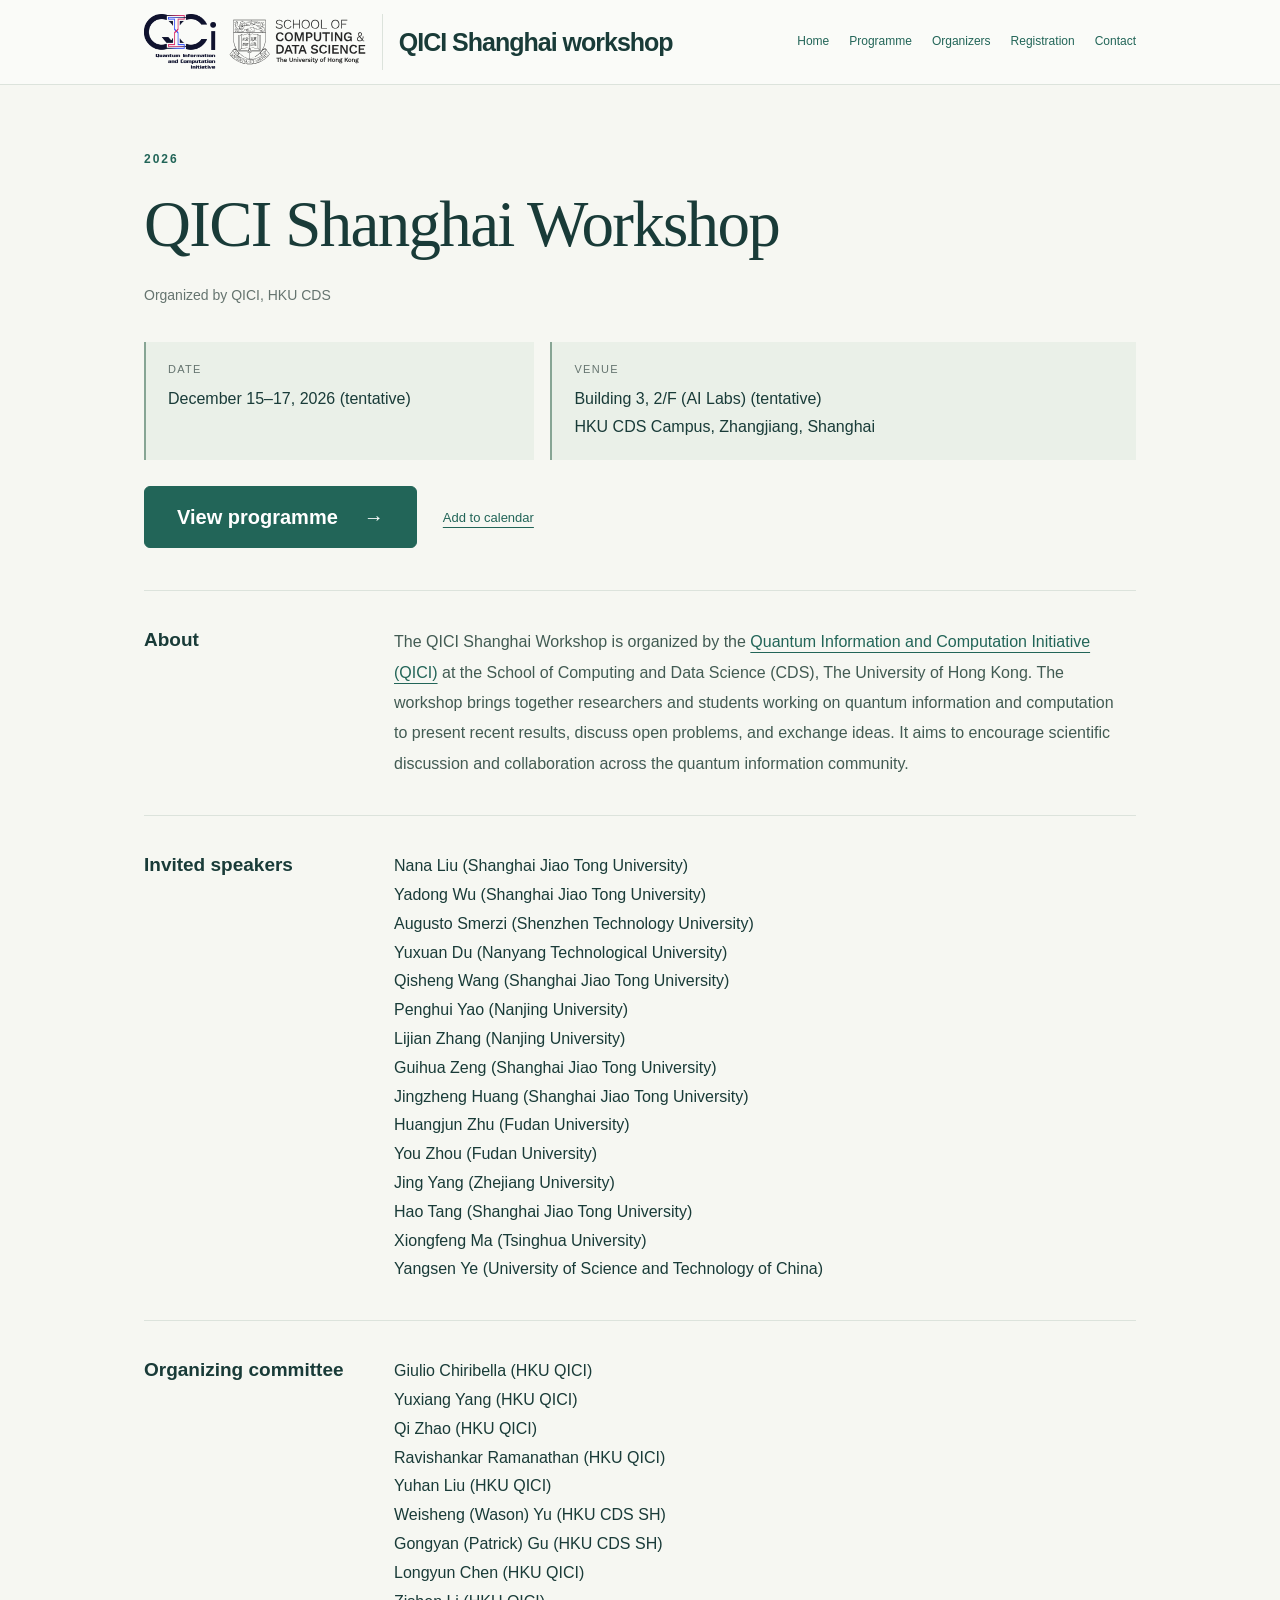
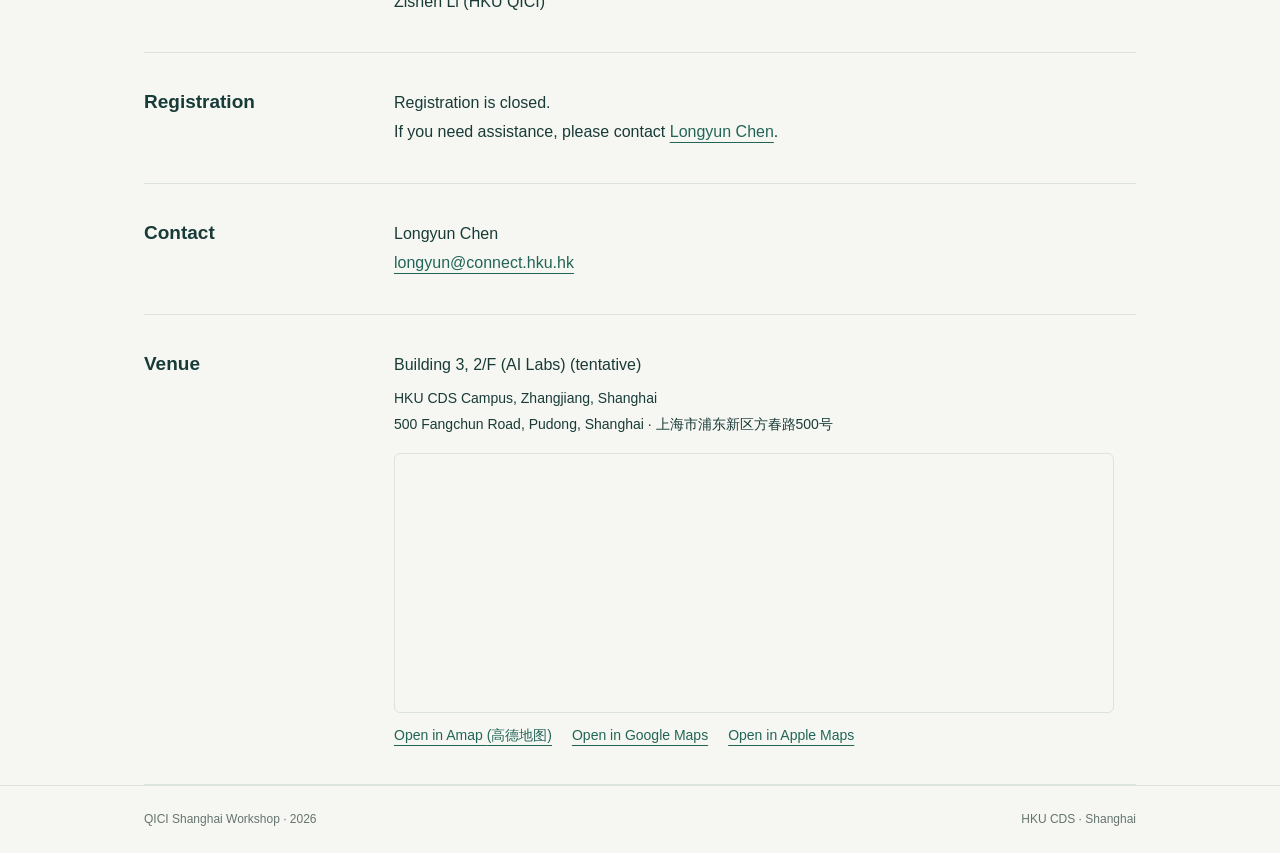
==== index.html @ 1f79102e "Add Apple Maps to the venue links" ====
<!doctype html>
<html lang="en">
<head>
<meta charset="utf-8"><meta name="viewport" content="width=device-width,initial-scale=1">
<title>QICI Shanghai Workshop — 2026</title>
<meta name="description" content="QICI Shanghai Workshop. December 15–17, 2026 (tentative). Tentative venue: Building 3, 2/F (AI Labs), HKU CDS Campus, Zhangjiang, Shanghai. Organized by Quantum Information and Computation Initiative (QICI) at HKU CDS.">
<style>
:root{color-scheme:light;--ink:#193b38;--green:#226558;--muted:#65746f;--line:#dce3dc;--paper:#f6f7f2}*{box-sizing:border-box}html{scroll-behavior:smooth;scroll-padding-top:30px}body{margin:0;background:var(--paper);color:var(--ink);font:16px/1.8 Arial,Helvetica,sans-serif}.wrap{max-width:1080px;margin:auto;padding:0 44px}header{border-bottom:1px solid var(--line);background:#ffffff65}.nav-wrap{display:flex;justify-content:space-between;align-items:center;min-height:84px;gap:30px}.brand{font-weight:700;font-size:25px;letter-spacing:-1px;text-decoration:none;color:var(--ink)}nav{display:flex;gap:8px 20px;flex-wrap:wrap;font-size:12px;justify-content:flex-end;padding:18px 0}.brand{flex-shrink:0}.venue-details{font-size:14px;margin-top:7px}a{color:var(--green);text-underline-offset:5px}nav a{text-decoration:none}a:hover{text-decoration:underline}a:focus-visible{outline:2px solid var(--green);outline-offset:5px}main{padding-bottom:54px}.heading{padding:64px 0 42px;border-bottom:1px solid var(--line);position:relative}.year{font-size:12px;letter-spacing:2px;margin-bottom:16px;color:var(--green);font-weight:600}h1{font-family:Georgia,'Times New Roman',serif;font-size:clamp(43px,6vw,65px);line-height:1.14;letter-spacing:-1.7px;margin:0 0 22px;font-weight:400;max-width:760px}h2{font-size:19px;line-height:1.4;margin:0;font-weight:600}p{margin:0}.organiser{font-size:14px;color:var(--muted);margin-bottom:34px}dl{margin:0}.facts{display:grid;grid-template-columns:1fr 1.5fr;gap:16px}.facts>div{padding:18px 22px;background:#eaf0e8;border-left:2px solid #87a594}.facts dt{font-size:11px;letter-spacing:1.3px;text-transform:uppercase;color:var(--muted);margin-bottom:5px;font-weight:400}.facts dd{font-size:16px}dd{margin:0}.calendar{display:inline-block;margin-top:20px;font-size:13px}section{display:grid;grid-template-columns:220px 1fr;gap:30px;padding:36px 0;border-bottom:1px solid var(--line);scroll-margin-top:30px}.section-content{max-width:720px}.about-text{color:#425b53;line-height:1.9}.tba{color:var(--muted)}.information>div{display:grid;grid-template-columns:210px 1fr;gap:20px;padding:12px 0;border-bottom:1px solid #e4e9e1}.information>div:first-child{padding-top:0}.information>div:last-child{border:0;padding-bottom:0}.information dt{font-weight:400;font-size:14px}.information dd{font-size:14px}.status{display:inline-block;font-size:13px;color:var(--muted);padding:6px 12px;border:1px solid var(--line);border-radius:4px;background:#ffffff60}footer{padding:23px 0;border-top:1px solid var(--line);font-size:12px;color:var(--muted)}.footer-inner{display:flex;justify-content:space-between;gap:20px}footer a{text-decoration:none}@media(max-width:700px){.wrap{padding:0 24px}.nav-wrap{align-items:flex-start;flex-direction:column;gap:10px;padding-top:17px;padding-bottom:17px}nav{gap:8px 18px;font-size:12px;justify-content:flex-start;padding:0}.heading{padding:38px 0 30px}h1{font-size:43px;letter-spacing:-1px}.organiser{margin-bottom:25px}.facts{grid-template-columns:1fr;gap:10px}.facts>div{padding:13px 17px}section{grid-template-columns:1fr;gap:17px;padding:28px 0}.information>div{grid-template-columns:1fr 1fr;gap:12px}.footer-inner{flex-direction:column;gap:3px}}@media(max-width:380px){.information>div{grid-template-columns:1fr;gap:2px}}@media(prefers-reduced-motion:reduce){html{scroll-behavior:auto}}
.hero-actions{display:flex;align-items:center;flex-wrap:wrap;gap:18px 26px;margin-top:26px}.programme-button{display:inline-flex;align-items:center;justify-content:center;gap:26px;min-height:62px;padding:16px 32px;background:var(--green);border:1px solid var(--green);border-radius:6px;color:#fff;font-size:20px;font-weight:600;line-height:1.4;text-decoration:none}.programme-button:hover{background:var(--ink);border-color:var(--ink);text-decoration:none}.hero-actions .calendar{margin-top:0}@media(max-width:700px){.programme-button{width:100%}.hero-actions{gap:16px}}

.back-to-top{position:fixed;right:24px;bottom:24px;bottom:max(24px,env(safe-area-inset-bottom));z-index:10;display:inline-flex;align-items:center;gap:7px;min-height:44px;padding:10px 16px;border:1px solid var(--green);border-radius:24px;background:var(--green);color:#fff;font-size:13px;line-height:1.4;text-decoration:none;box-shadow:0 3px 12px #193b3826}.back-to-top:hover{background:var(--ink);text-decoration:none}.back-to-top[hidden]{display:none}@media(max-width:700px){.back-to-top{right:16px;bottom:16px;bottom:max(16px,env(safe-area-inset-bottom))}footer{padding-bottom:85px}}
.venue-map {
  display: block;
  width: 100%;
  height: clamp(210px, 30vw, 260px);
  margin-top: 16px;
  border: 1px solid var(--line);
  border-radius: 6px;
}
.venue-map-links {
  display: flex;
  flex-wrap: wrap;
  gap: 4px 20px;
  margin-top: 10px;
  font-size: 14px;
}
</style>
<link rel="stylesheet" href="assets/header.css">
</head>
<body id="top"><header><div class="wrap nav-wrap">
<div class="workshop-identity">
  <div class="workshop-logos">
    <img class="qici" src="assets/qici-full.png" width="1035" height="800" alt="Quantum Information and Computation Initiative (QICI)">
    <img class="cds" src="assets/hku-cds.svg" width="1107" height="373" alt="HKU School of Computing and Data Science">
  </div>
  <a class="brand" href="#home">QICI Shanghai workshop</a>
</div>
<nav aria-label="Main navigation"><a href="#home">Home</a><a href="programme.html">Programme</a><a href="#organisers">Organizers</a><a href="#registration">Registration</a><a href="#contact">Contact</a></nav></div></header>
<main class="wrap"><div class="heading" id="home"><div class="year">2026</div><h1>QICI Shanghai Workshop</h1><p class="organiser">Organized by QICI, HKU CDS</p><dl class="facts"><div><dt>Date</dt><dd>December 15–17, 2026 (tentative)</dd></div><div><dt>Venue</dt><dd>Building 3, 2/F (AI Labs) (tentative)<br>HKU CDS Campus, Zhangjiang, Shanghai</dd></div></dl><div class="hero-actions"><a class="programme-button" href="programme.html">View programme <span aria-hidden="true">→</span></a><a class="calendar" href="qici-2026.ics" download>Add to calendar</a></div></div>
<section id="about"><h2>About</h2><div class="section-content"><p class="about-text">The QICI Shanghai Workshop is organized by the <a href="https://qici.weebly.com/">Quantum Information and Computation Initiative (QICI)</a> at the School of Computing and Data Science (CDS), The University of Hong Kong. The workshop brings together researchers and students working on quantum information and computation to present recent results, discuss open problems, and exchange ideas. It aims to encourage scientific discussion and collaboration across the quantum information community.</p></div></section>
<section id="invited-speakers"><h2>Invited speakers</h2><div class="section-content">
<p>Nana Liu (Shanghai Jiao Tong University)</p>
<p>Yadong Wu (Shanghai Jiao Tong University)</p>
<p>Augusto Smerzi (Shenzhen Technology University)</p>
<p>Yuxuan Du (Nanyang Technological University)</p>
<p>Qisheng Wang (Shanghai Jiao Tong University)</p>
<p>Penghui Yao (Nanjing University)</p>
<p>Lijian Zhang (Nanjing University)</p>
<p>Guihua Zeng (Shanghai Jiao Tong University)</p>
<p>Jingzheng Huang (Shanghai Jiao Tong University)</p>
<p>Huangjun Zhu (Fudan University)</p>
<p>You Zhou (Fudan University)</p>
<p>Jing Yang (Zhejiang University)</p>
<p>Hao Tang (Shanghai Jiao Tong University)</p>
<p>Xiongfeng Ma (Tsinghua University)</p>
<p>Yangsen Ye (University of Science and Technology of China)</p>
</div></section>
<section id="organisers"><h2>Organizing committee</h2><div class="section-content">
<p>Giulio Chiribella (HKU QICI)</p>
<p>Yuxiang Yang (HKU QICI)</p>
<p>Qi Zhao (HKU QICI)</p>
<p>Ravishankar Ramanathan (HKU QICI)</p>
<p>Yuhan Liu (HKU QICI)</p>
<p>Weisheng (Wason) Yu (HKU CDS SH)</p>
<p>Gongyan (Patrick) Gu (HKU CDS SH)</p>
<p>Longyun Chen (HKU QICI)</p>
<p>Zishen Li (HKU QICI)</p>
</div></section>
<section id="registration"><h2>Registration</h2><div class="section-content"><p>Registration is closed.</p><p>If you need assistance, please contact <a href="mailto:longyun@connect.hku.hk">Longyun Chen</a>.</p></div></section>
<section id="contact"><h2>Contact</h2><div class="section-content"><p>Longyun Chen<br><a href="mailto:longyun@connect.hku.hk">longyun@connect.hku.hk</a></p></div></section>
<section id="venue">
  <h2>Venue</h2>
  <div class="section-content">
    <p>Building 3, 2/F (AI Labs) (tentative)</p>
    <p class="venue-details">HKU CDS Campus, Zhangjiang, Shanghai<br>
      500 Fangchun Road, Pudong, Shanghai · <span lang="zh-CN">上海市浦东新区方春路500号</span></p>
    <iframe class="venue-map" title="Map of the HKU CDS campus in Zhangjiang, Shanghai"
      src="https://www.google.com/maps?q=31.210364%2C121.636795&amp;z=17&amp;hl=en&amp;output=embed"
      loading="lazy" referrerpolicy="no-referrer-when-downgrade" allowfullscreen></iframe>
    <div class="venue-map-links">
      <a href="https://ditu.amap.com/place/B0LKXUOH6U">Open in Amap <span lang="zh-CN">(高德地图)</span></a>
      <a href="https://www.google.com/maps/search/?api=1&amp;query=31.210364%2C121.636795">Open in Google Maps</a>
      <a href="https://maps.apple.com/place?coordinate=31.212550,121.632575&amp;name=HKU%20CDS%20Zhangjiang%20Campus&amp;address=500%20Fangchun%20Road%2C%20Pudong%2C%20Shanghai%2C%20China">Open in Apple Maps</a>
    </div>
  </div>
</section>
</main><footer><div class="wrap footer-inner"><span>QICI Shanghai Workshop · 2026</span><span>HKU CDS · Shanghai</span></div></footer><a class="back-to-top" href="#top" aria-label="Back to top" hidden><span aria-hidden="true">↑</span> Back to top</a>
<script>
(function () {
  const button = document.querySelector('.back-to-top');
  function updateVisibility() {
    button.hidden = window.scrollY < 300;
  }
  window.addEventListener('scroll', updateVisibility, { passive: true });
  window.addEventListener('pageshow', updateVisibility);
  updateVisibility();
})();
</script>
</body></html>
---- assets/header.css ----
.workshop-identity,
.workshop-logos {
  display: flex;
  align-items: center;
}
.workshop-identity {
  min-width: 0;
  max-width: 100%;
  gap: 1rem;
}
.workshop-logos {
  flex: none;
  gap: .8rem;
  padding-right: 1rem;
  border-right: 1px solid var(--line);
}
.workshop-logos img {
  display: block;
  width: auto;
}
.workshop-logos .qici {
  height: 3.5rem;
}
.workshop-logos .cds {
  height: 2.875rem;
  filter: brightness(.15);
}
.workshop-identity .brand {
  flex: 0 1 auto;
  line-height: 1.2;
}
@media (min-width: 701px) and (max-width: 900px) {
  .nav-wrap {
    flex-direction: column;
    align-items: flex-start;
    gap: .6rem;
    padding-top: 1rem;
    padding-bottom: 1rem;
  }
  .nav-wrap nav {
    padding: 0;
    justify-content: flex-start;
  }
}
@media (max-width: 540px) {
  .workshop-identity {
    gap: .625rem;
  }
  .workshop-logos {
    gap: .5rem;
    padding-right: .625rem;
  }
  .workshop-logos .qici {
    height: 2.625rem;
  }
  .workshop-logos .cds {
    height: 2rem;
  }
  .workshop-identity .brand {
    font-size: clamp(1.125rem, 5vw, 1.5rem);
    letter-spacing: -.03em;
  }
}
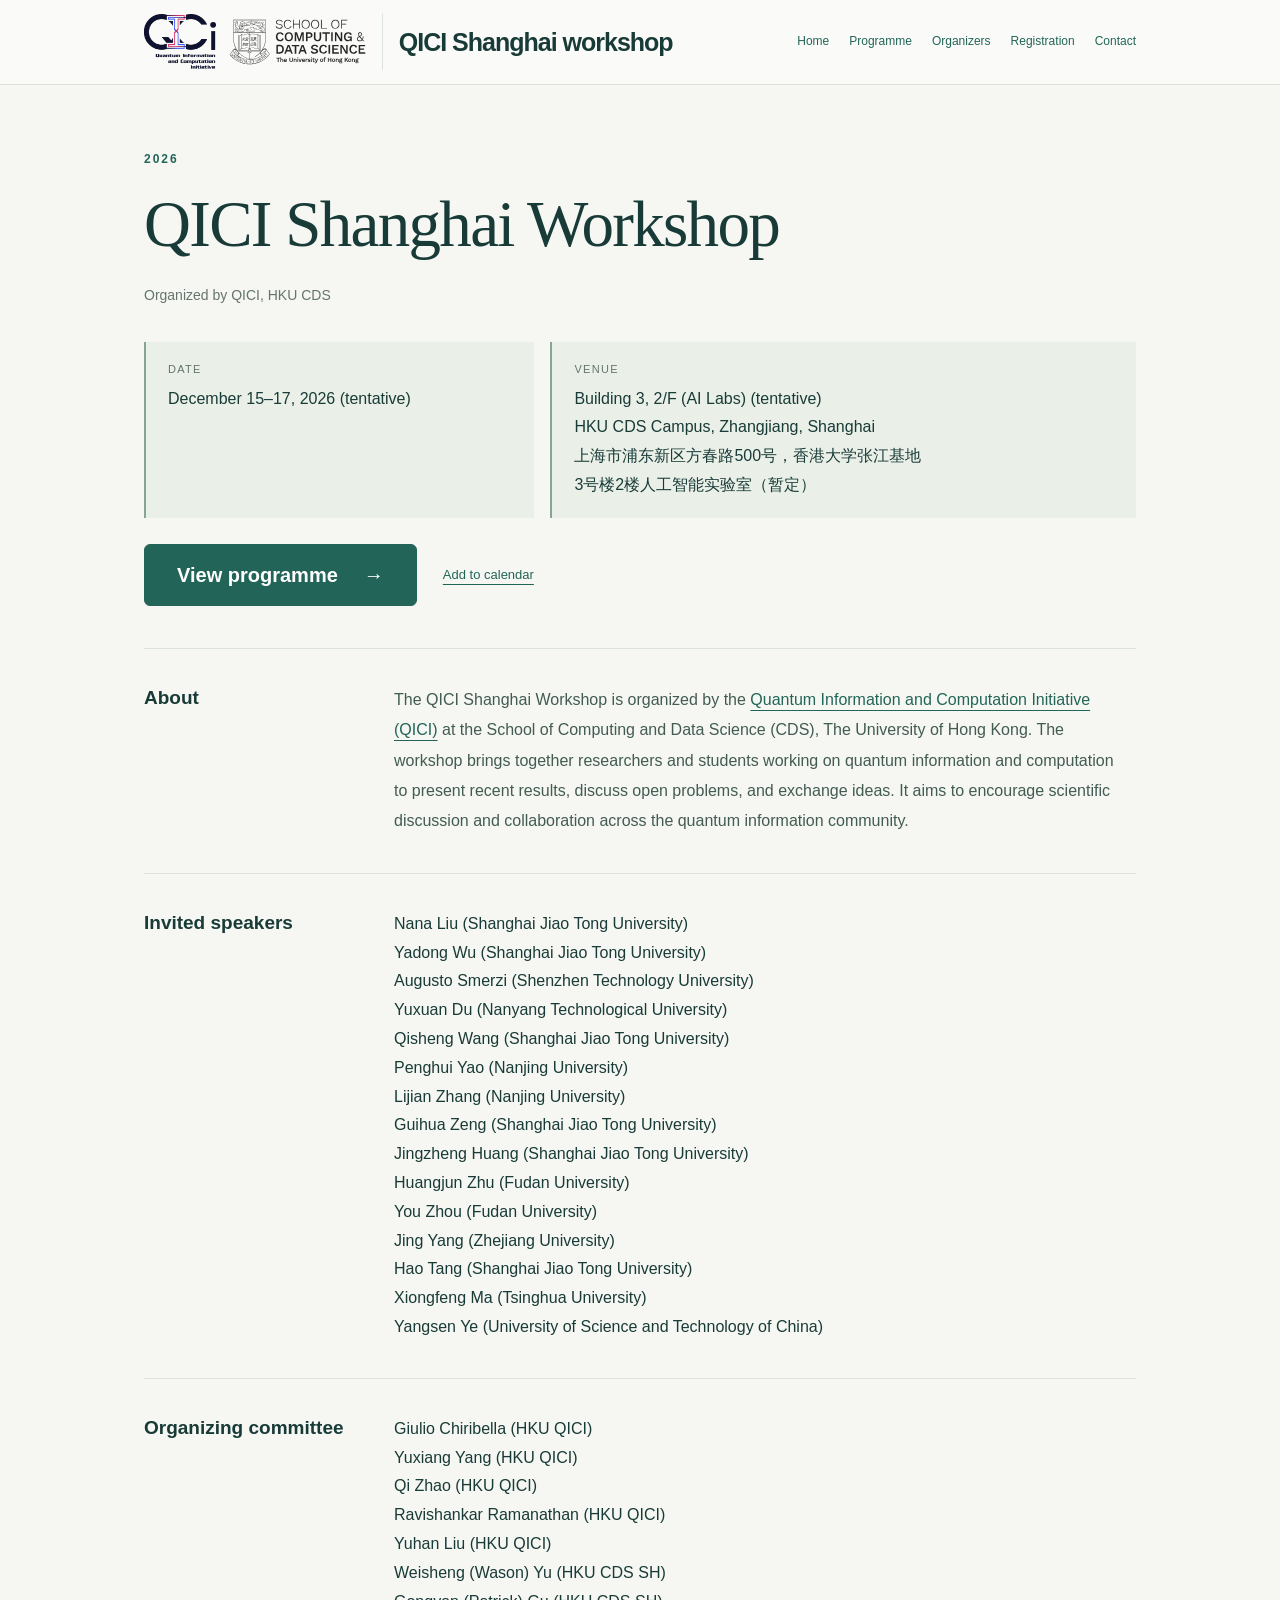
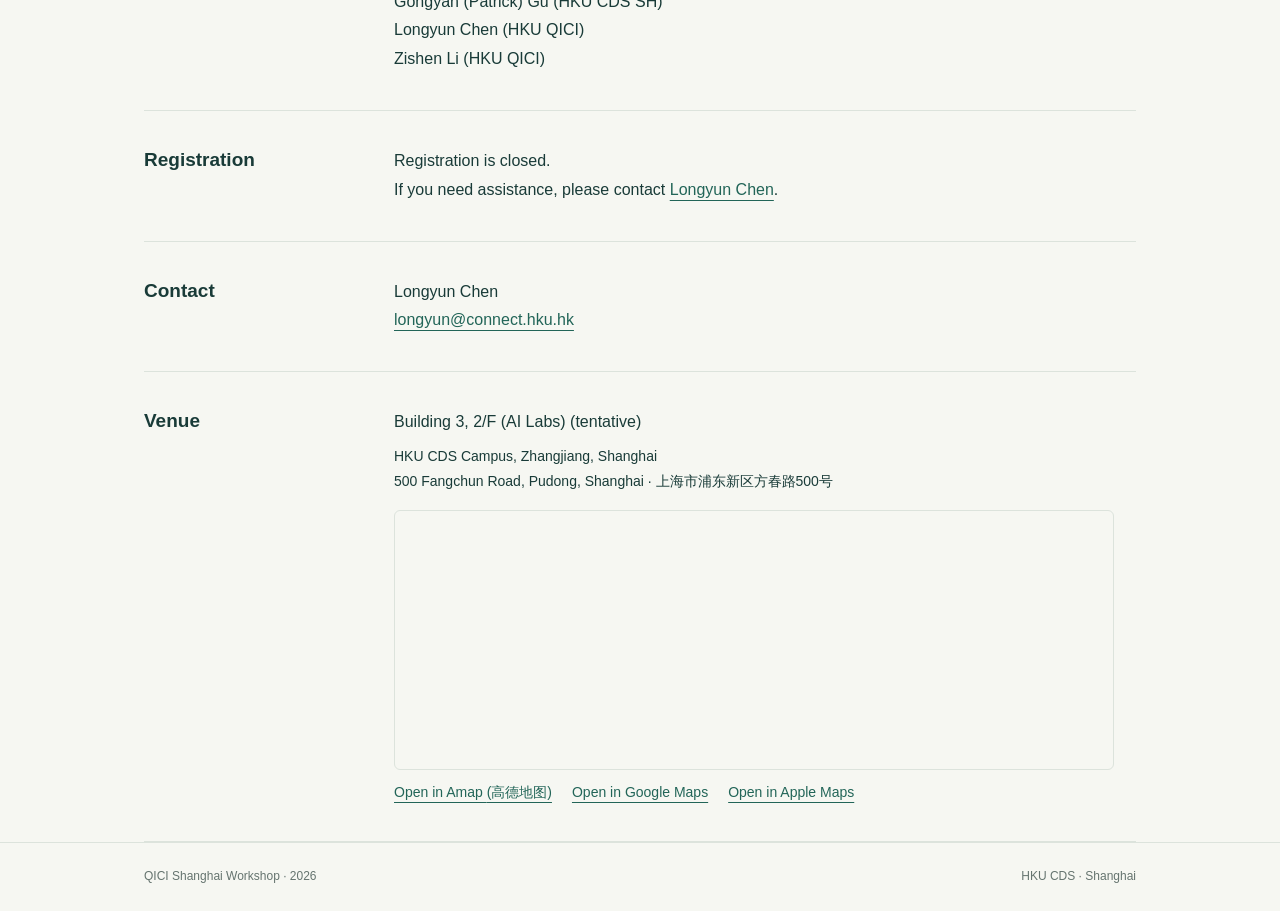
==== commit becf5832: "Add the Chinese address to the homepage venue card" ====
--- a/index.html
+++ b/index.html
@@ -36,7 +36,7 @@
   <a class="brand" href="#home">QICI Shanghai workshop</a>
 </div>
 <nav aria-label="Main navigation"><a href="#home">Home</a><a href="programme.html">Programme</a><a href="#organisers">Organizers</a><a href="#registration">Registration</a><a href="#contact">Contact</a></nav></div></header>
-<main class="wrap"><div class="heading" id="home"><div class="year">2026</div><h1>QICI Shanghai Workshop</h1><p class="organiser">Organized by QICI, HKU CDS</p><dl class="facts"><div><dt>Date</dt><dd>December 15–17, 2026 (tentative)</dd></div><div><dt>Venue</dt><dd>Building 3, 2/F (AI Labs) (tentative)<br>HKU CDS Campus, Zhangjiang, Shanghai</dd></div></dl><div class="hero-actions"><a class="programme-button" href="programme.html">View programme <span aria-hidden="true">→</span></a><a class="calendar" href="qici-2026.ics" download>Add to calendar</a></div></div>
+<main class="wrap"><div class="heading" id="home"><div class="year">2026</div><h1>QICI Shanghai Workshop</h1><p class="organiser">Organized by QICI, HKU CDS</p><dl class="facts"><div><dt>Date</dt><dd>December 15–17, 2026 (tentative)</dd></div><div><dt>Venue</dt><dd>Building 3, 2/F (AI Labs) (tentative)<br>HKU CDS Campus, Zhangjiang, Shanghai<br><span lang="zh-CN">上海市浦东新区方春路500号，香港大学张江基地<br>3号楼2楼人工智能实验室（暂定）</span></dd></div></dl><div class="hero-actions"><a class="programme-button" href="programme.html">View programme <span aria-hidden="true">→</span></a><a class="calendar" href="qici-2026.ics" download>Add to calendar</a></div></div>
 <section id="about"><h2>About</h2><div class="section-content"><p class="about-text">The QICI Shanghai Workshop is organized by the <a href="https://qici.weebly.com/">Quantum Information and Computation Initiative (QICI)</a> at the School of Computing and Data Science (CDS), The University of Hong Kong. The workshop brings together researchers and students working on quantum information and computation to present recent results, discuss open problems, and exchange ideas. It aims to encourage scientific discussion and collaboration across the quantum information community.</p></div></section>
 <section id="invited-speakers"><h2>Invited speakers</h2><div class="section-content">
 <p>Nana Liu (Shanghai Jiao Tong University)</p>
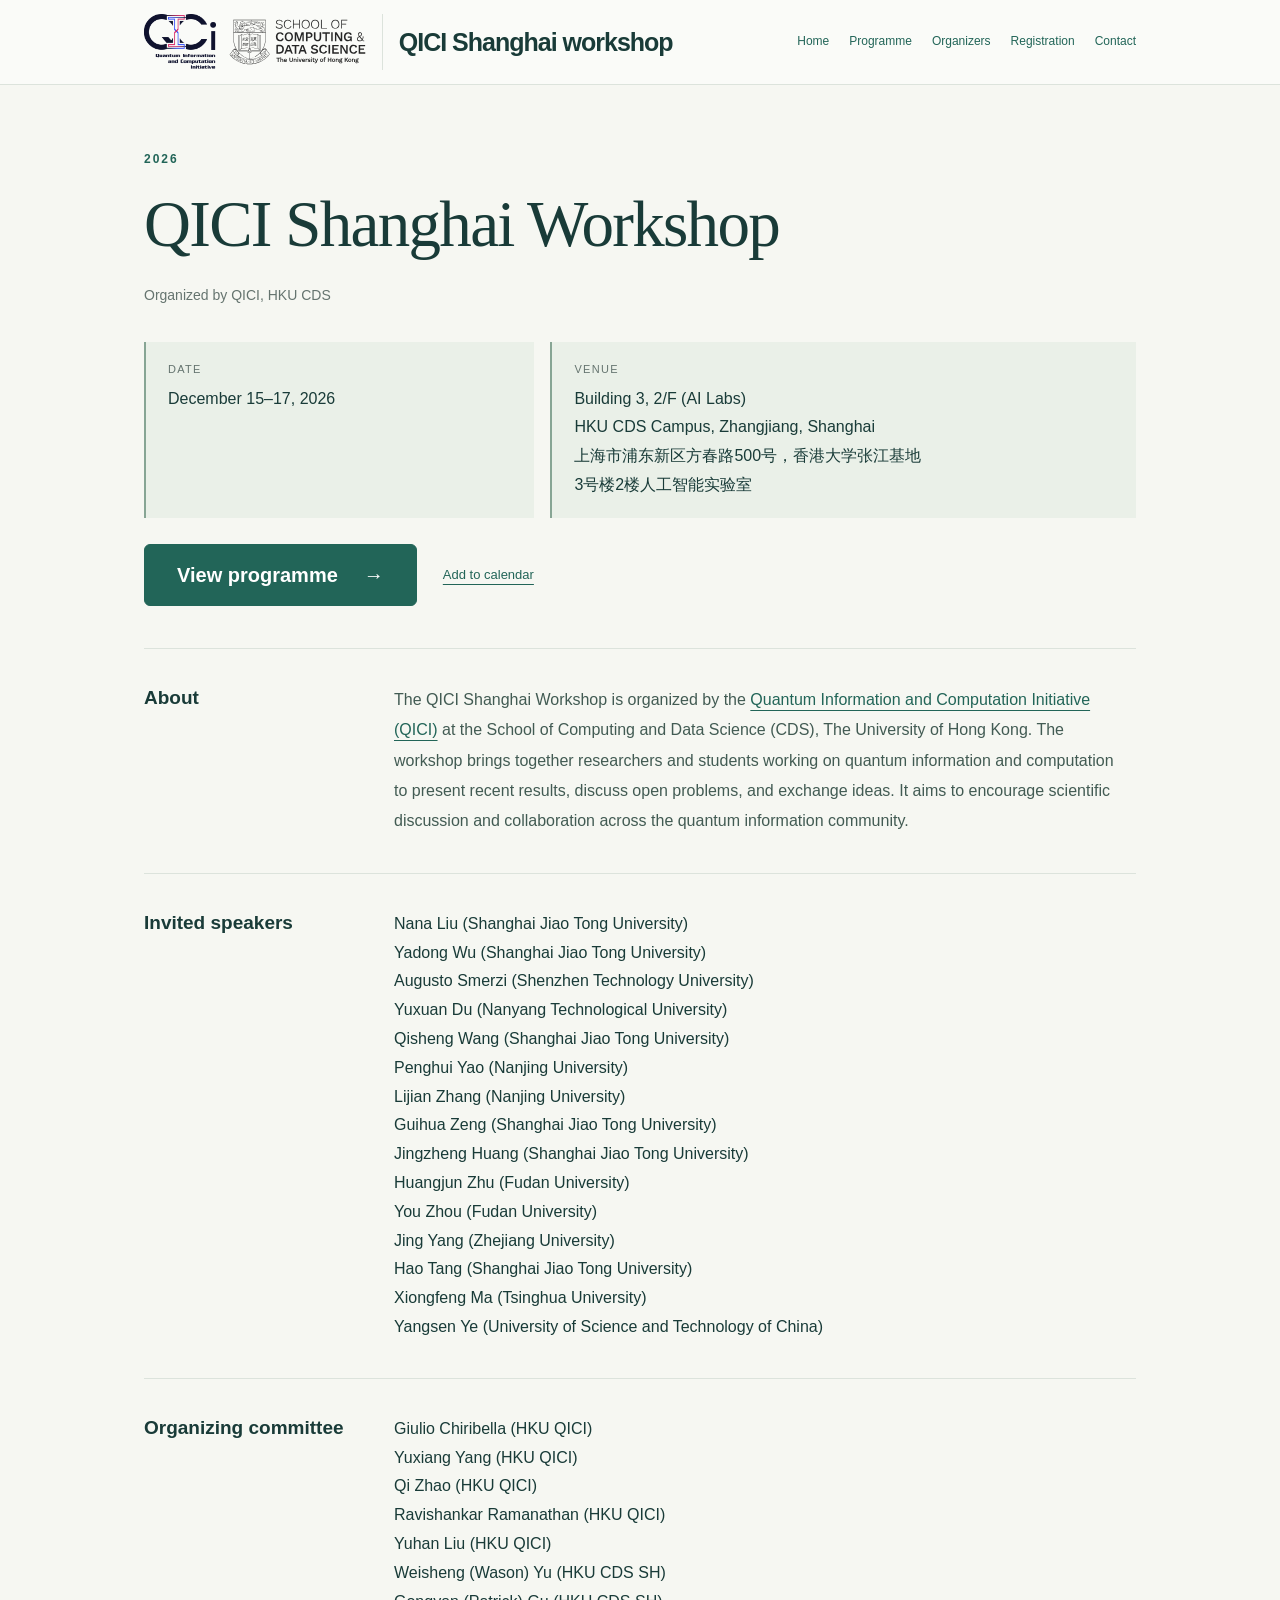
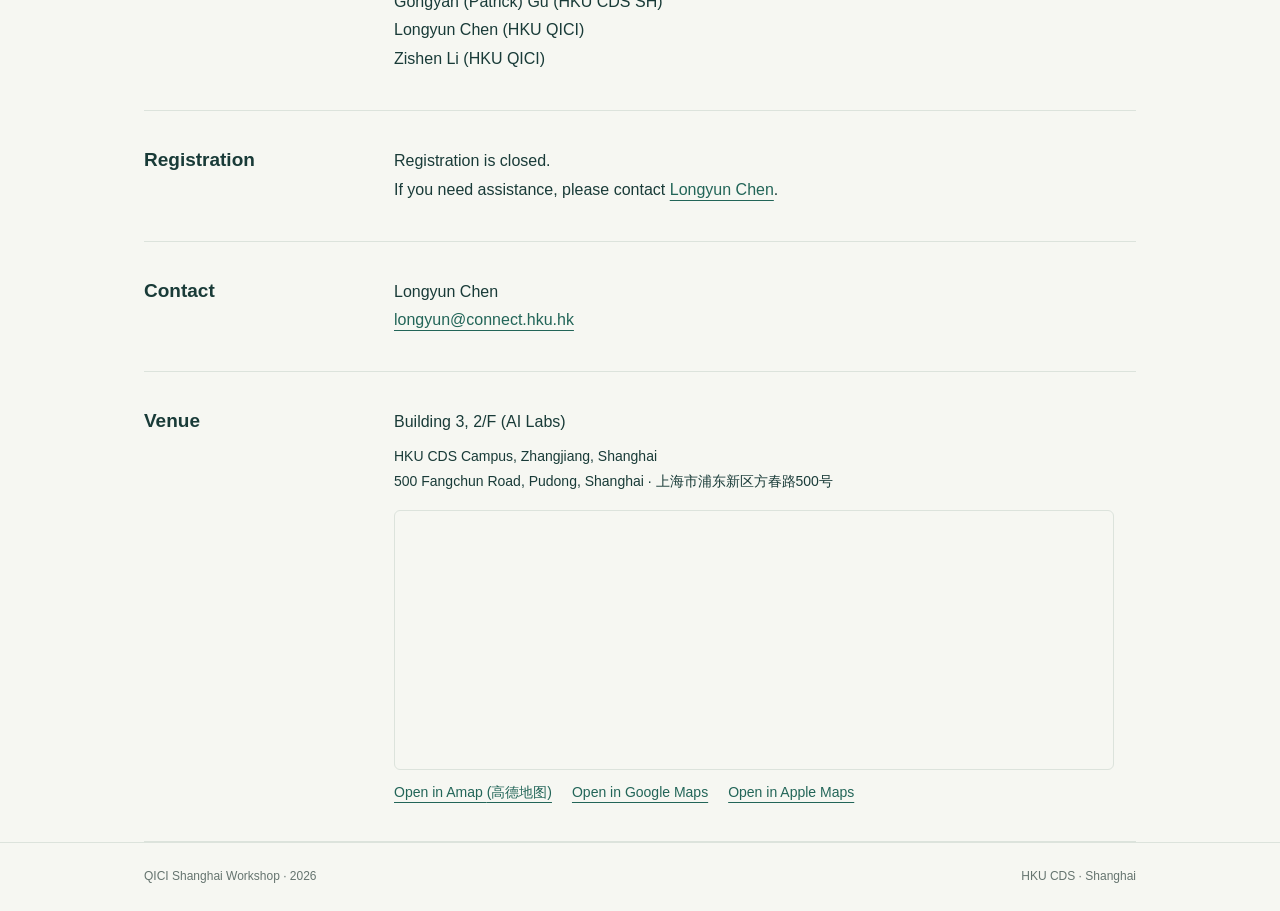
==== commit cd9df162: "Remove tentative wording from workshop pages and calendars" ====
--- a/index.html
+++ b/index.html
@@ -3,7 +3,7 @@
 <head>
 <meta charset="utf-8"><meta name="viewport" content="width=device-width,initial-scale=1">
 <title>QICI Shanghai Workshop — 2026</title>
-<meta name="description" content="QICI Shanghai Workshop. December 15–17, 2026 (tentative). Tentative venue: Building 3, 2/F (AI Labs), HKU CDS Campus, Zhangjiang, Shanghai. Organized by Quantum Information and Computation Initiative (QICI) at HKU CDS.">
+<meta name="description" content="QICI Shanghai Workshop. December 15–17, 2026. Venue: Building 3, 2/F (AI Labs), HKU CDS Campus, Zhangjiang, Shanghai. Organized by Quantum Information and Computation Initiative (QICI) at HKU CDS.">
 <style>
 :root{color-scheme:light;--ink:#193b38;--green:#226558;--muted:#65746f;--line:#dce3dc;--paper:#f6f7f2}*{box-sizing:border-box}html{scroll-behavior:smooth;scroll-padding-top:30px}body{margin:0;background:var(--paper);color:var(--ink);font:16px/1.8 Arial,Helvetica,sans-serif}.wrap{max-width:1080px;margin:auto;padding:0 44px}header{border-bottom:1px solid var(--line);background:#ffffff65}.nav-wrap{display:flex;justify-content:space-between;align-items:center;min-height:84px;gap:30px}.brand{font-weight:700;font-size:25px;letter-spacing:-1px;text-decoration:none;color:var(--ink)}nav{display:flex;gap:8px 20px;flex-wrap:wrap;font-size:12px;justify-content:flex-end;padding:18px 0}.brand{flex-shrink:0}.venue-details{font-size:14px;margin-top:7px}a{color:var(--green);text-underline-offset:5px}nav a{text-decoration:none}a:hover{text-decoration:underline}a:focus-visible{outline:2px solid var(--green);outline-offset:5px}main{padding-bottom:54px}.heading{padding:64px 0 42px;border-bottom:1px solid var(--line);position:relative}.year{font-size:12px;letter-spacing:2px;margin-bottom:16px;color:var(--green);font-weight:600}h1{font-family:Georgia,'Times New Roman',serif;font-size:clamp(43px,6vw,65px);line-height:1.14;letter-spacing:-1.7px;margin:0 0 22px;font-weight:400;max-width:760px}h2{font-size:19px;line-height:1.4;margin:0;font-weight:600}p{margin:0}.organiser{font-size:14px;color:var(--muted);margin-bottom:34px}dl{margin:0}.facts{display:grid;grid-template-columns:1fr 1.5fr;gap:16px}.facts>div{padding:18px 22px;background:#eaf0e8;border-left:2px solid #87a594}.facts dt{font-size:11px;letter-spacing:1.3px;text-transform:uppercase;color:var(--muted);margin-bottom:5px;font-weight:400}.facts dd{font-size:16px}dd{margin:0}.calendar{display:inline-block;margin-top:20px;font-size:13px}section{display:grid;grid-template-columns:220px 1fr;gap:30px;padding:36px 0;border-bottom:1px solid var(--line);scroll-margin-top:30px}.section-content{max-width:720px}.about-text{color:#425b53;line-height:1.9}.tba{color:var(--muted)}.information>div{display:grid;grid-template-columns:210px 1fr;gap:20px;padding:12px 0;border-bottom:1px solid #e4e9e1}.information>div:first-child{padding-top:0}.information>div:last-child{border:0;padding-bottom:0}.information dt{font-weight:400;font-size:14px}.information dd{font-size:14px}.status{display:inline-block;font-size:13px;color:var(--muted);padding:6px 12px;border:1px solid var(--line);border-radius:4px;background:#ffffff60}footer{padding:23px 0;border-top:1px solid var(--line);font-size:12px;color:var(--muted)}.footer-inner{display:flex;justify-content:space-between;gap:20px}footer a{text-decoration:none}@media(max-width:700px){.wrap{padding:0 24px}.nav-wrap{align-items:flex-start;flex-direction:column;gap:10px;padding-top:17px;padding-bottom:17px}nav{gap:8px 18px;font-size:12px;justify-content:flex-start;padding:0}.heading{padding:38px 0 30px}h1{font-size:43px;letter-spacing:-1px}.organiser{margin-bottom:25px}.facts{grid-template-columns:1fr;gap:10px}.facts>div{padding:13px 17px}section{grid-template-columns:1fr;gap:17px;padding:28px 0}.information>div{grid-template-columns:1fr 1fr;gap:12px}.footer-inner{flex-direction:column;gap:3px}}@media(max-width:380px){.information>div{grid-template-columns:1fr;gap:2px}}@media(prefers-reduced-motion:reduce){html{scroll-behavior:auto}}
 .hero-actions{display:flex;align-items:center;flex-wrap:wrap;gap:18px 26px;margin-top:26px}.programme-button{display:inline-flex;align-items:center;justify-content:center;gap:26px;min-height:62px;padding:16px 32px;background:var(--green);border:1px solid var(--green);border-radius:6px;color:#fff;font-size:20px;font-weight:600;line-height:1.4;text-decoration:none}.programme-button:hover{background:var(--ink);border-color:var(--ink);text-decoration:none}.hero-actions .calendar{margin-top:0}@media(max-width:700px){.programme-button{width:100%}.hero-actions{gap:16px}}
@@ -36,7 +36,7 @@
   <a class="brand" href="#home">QICI Shanghai workshop</a>
 </div>
 <nav aria-label="Main navigation"><a href="#home">Home</a><a href="programme.html">Programme</a><a href="#organisers">Organizers</a><a href="#registration">Registration</a><a href="#contact">Contact</a></nav></div></header>
-<main class="wrap"><div class="heading" id="home"><div class="year">2026</div><h1>QICI Shanghai Workshop</h1><p class="organiser">Organized by QICI, HKU CDS</p><dl class="facts"><div><dt>Date</dt><dd>December 15–17, 2026 (tentative)</dd></div><div><dt>Venue</dt><dd>Building 3, 2/F (AI Labs) (tentative)<br>HKU CDS Campus, Zhangjiang, Shanghai<br><span lang="zh-CN">上海市浦东新区方春路500号，香港大学张江基地<br>3号楼2楼人工智能实验室（暂定）</span></dd></div></dl><div class="hero-actions"><a class="programme-button" href="programme.html">View programme <span aria-hidden="true">→</span></a><a class="calendar" href="qici-2026.ics" download>Add to calendar</a></div></div>
+<main class="wrap"><div class="heading" id="home"><div class="year">2026</div><h1>QICI Shanghai Workshop</h1><p class="organiser">Organized by QICI, HKU CDS</p><dl class="facts"><div><dt>Date</dt><dd>December 15–17, 2026</dd></div><div><dt>Venue</dt><dd>Building 3, 2/F (AI Labs)<br>HKU CDS Campus, Zhangjiang, Shanghai<br><span lang="zh-CN">上海市浦东新区方春路500号，香港大学张江基地<br>3号楼2楼人工智能实验室</span></dd></div></dl><div class="hero-actions"><a class="programme-button" href="programme.html">View programme <span aria-hidden="true">→</span></a><a class="calendar" href="qici-2026.ics" download>Add to calendar</a></div></div>
 <section id="about"><h2>About</h2><div class="section-content"><p class="about-text">The QICI Shanghai Workshop is organized by the <a href="https://qici.weebly.com/">Quantum Information and Computation Initiative (QICI)</a> at the School of Computing and Data Science (CDS), The University of Hong Kong. The workshop brings together researchers and students working on quantum information and computation to present recent results, discuss open problems, and exchange ideas. It aims to encourage scientific discussion and collaboration across the quantum information community.</p></div></section>
 <section id="invited-speakers"><h2>Invited speakers</h2><div class="section-content">
 <p>Nana Liu (Shanghai Jiao Tong University)</p>
@@ -71,7 +71,7 @@
 <section id="venue">
   <h2>Venue</h2>
   <div class="section-content">
-    <p>Building 3, 2/F (AI Labs) (tentative)</p>
+    <p>Building 3, 2/F (AI Labs)</p>
     <p class="venue-details">HKU CDS Campus, Zhangjiang, Shanghai<br>
       500 Fangchun Road, Pudong, Shanghai · <span lang="zh-CN">上海市浦东新区方春路500号</span></p>
     <iframe class="venue-map" title="Map of the HKU CDS campus in Zhangjiang, Shanghai"
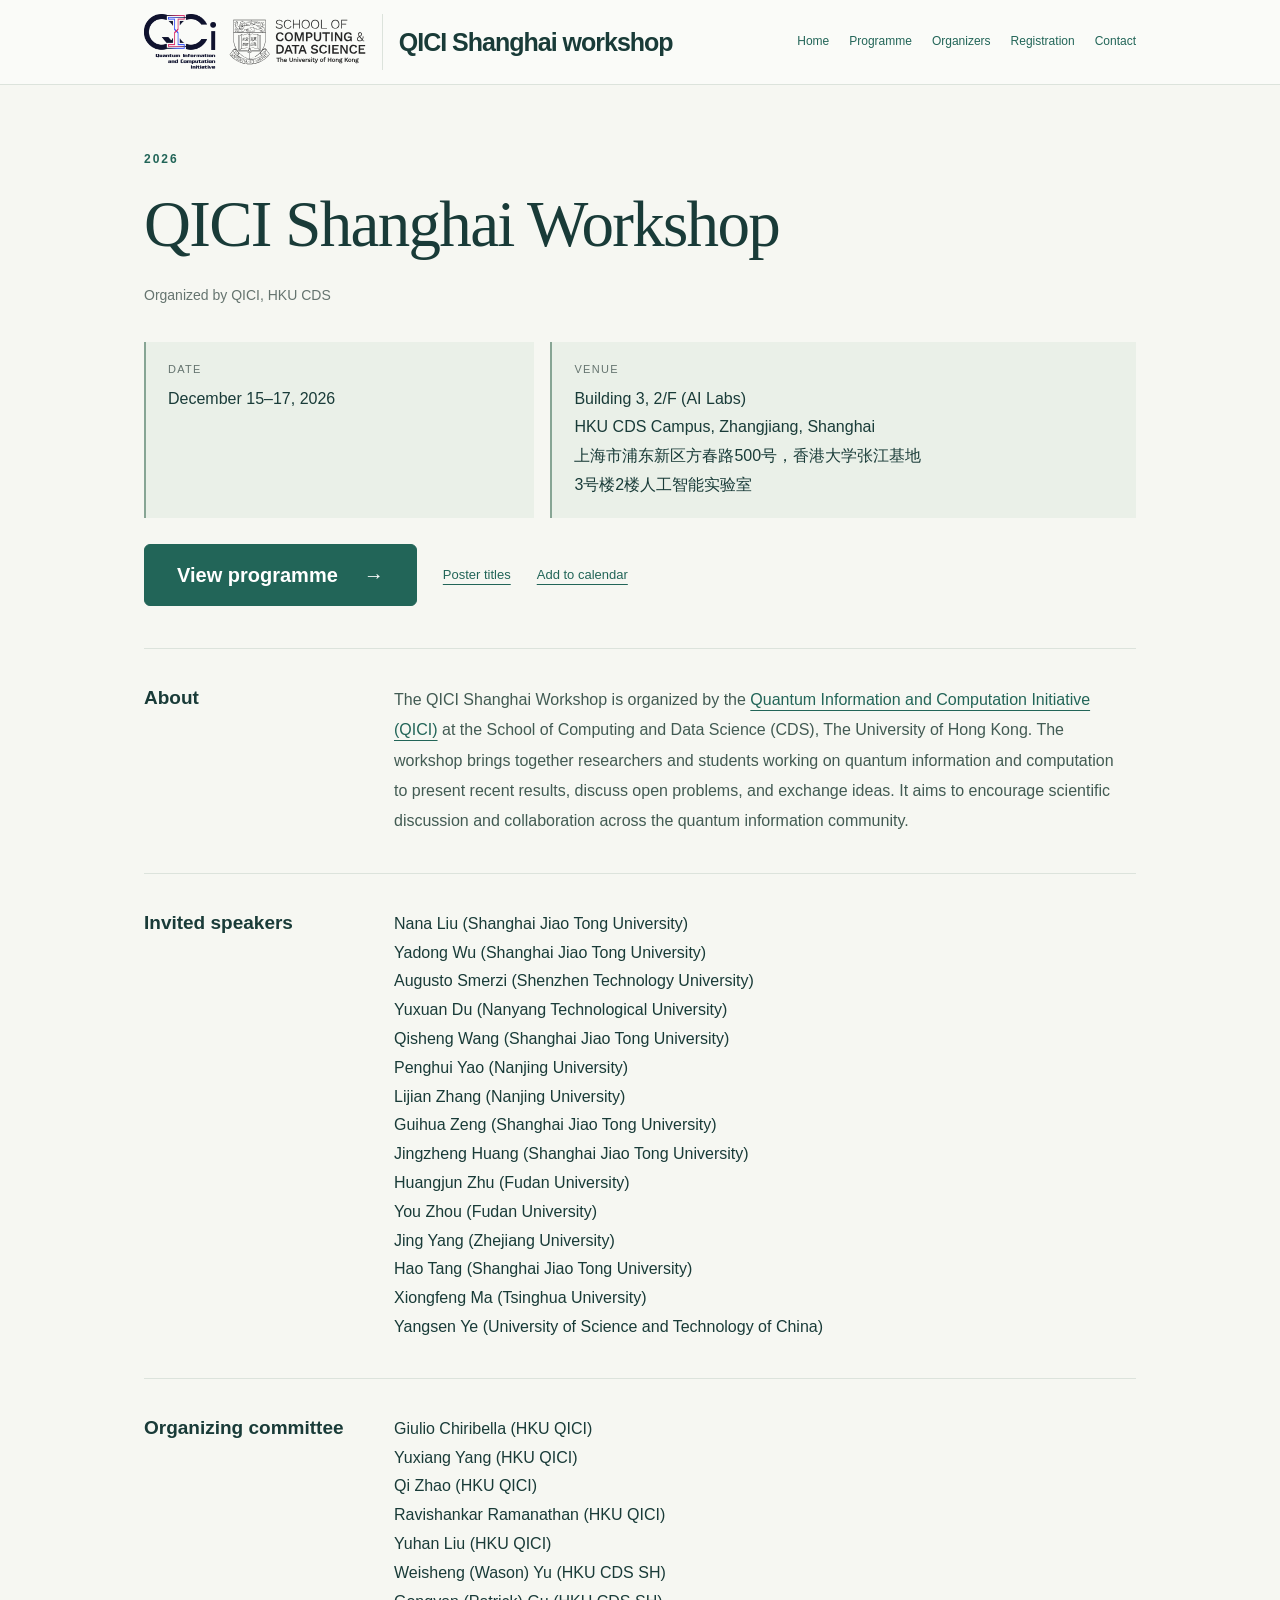
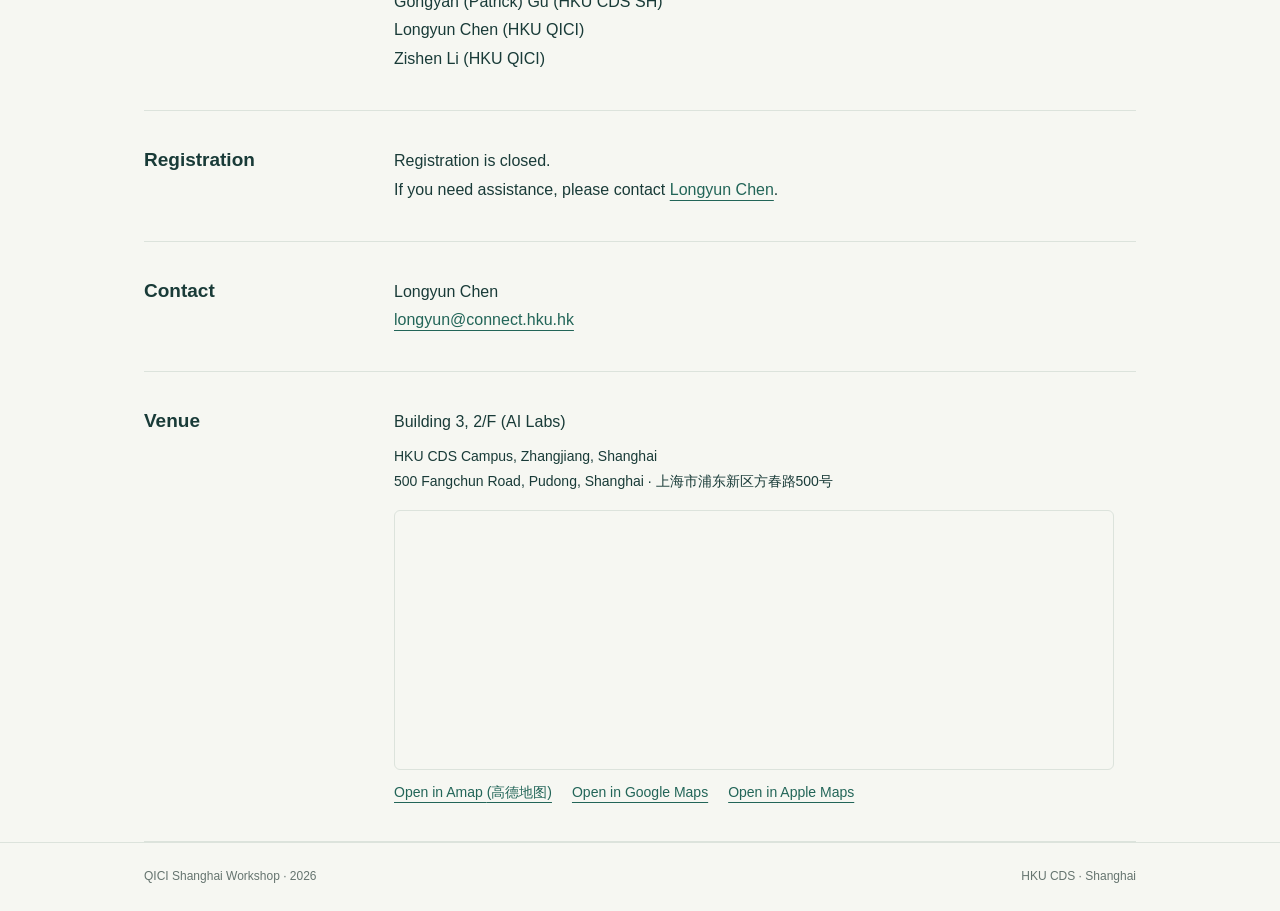
==== commit 8626bb6c: "Publish workshop talk abstracts and poster titles" ====
--- a/index.html
+++ b/index.html
@@ -36,7 +36,7 @@
   <a class="brand" href="#home">QICI Shanghai workshop</a>
 </div>
 <nav aria-label="Main navigation"><a href="#home">Home</a><a href="programme.html">Programme</a><a href="#organisers">Organizers</a><a href="#registration">Registration</a><a href="#contact">Contact</a></nav></div></header>
-<main class="wrap"><div class="heading" id="home"><div class="year">2026</div><h1>QICI Shanghai Workshop</h1><p class="organiser">Organized by QICI, HKU CDS</p><dl class="facts"><div><dt>Date</dt><dd>December 15–17, 2026</dd></div><div><dt>Venue</dt><dd>Building 3, 2/F (AI Labs)<br>HKU CDS Campus, Zhangjiang, Shanghai<br><span lang="zh-CN">上海市浦东新区方春路500号，香港大学张江基地<br>3号楼2楼人工智能实验室</span></dd></div></dl><div class="hero-actions"><a class="programme-button" href="programme.html">View programme <span aria-hidden="true">→</span></a><a class="calendar" href="qici-2026.ics" download>Add to calendar</a></div></div>
+<main class="wrap"><div class="heading" id="home"><div class="year">2026</div><h1>QICI Shanghai Workshop</h1><p class="organiser">Organized by QICI, HKU CDS</p><dl class="facts"><div><dt>Date</dt><dd>December 15–17, 2026</dd></div><div><dt>Venue</dt><dd>Building 3, 2/F (AI Labs)<br>HKU CDS Campus, Zhangjiang, Shanghai<br><span lang="zh-CN">上海市浦东新区方春路500号，香港大学张江基地<br>3号楼2楼人工智能实验室</span></dd></div></dl><div class="hero-actions"><a class="programme-button" href="programme.html">View programme <span aria-hidden="true">→</span></a><a class="calendar" href="programme.html#posters">Poster titles</a><a class="calendar" href="qici-2026.ics" download>Add to calendar</a></div></div>
 <section id="about"><h2>About</h2><div class="section-content"><p class="about-text">The QICI Shanghai Workshop is organized by the <a href="https://qici.weebly.com/">Quantum Information and Computation Initiative (QICI)</a> at the School of Computing and Data Science (CDS), The University of Hong Kong. The workshop brings together researchers and students working on quantum information and computation to present recent results, discuss open problems, and exchange ideas. It aims to encourage scientific discussion and collaboration across the quantum information community.</p></div></section>
 <section id="invited-speakers"><h2>Invited speakers</h2><div class="section-content">
 <p>Nana Liu (Shanghai Jiao Tong University)</p>
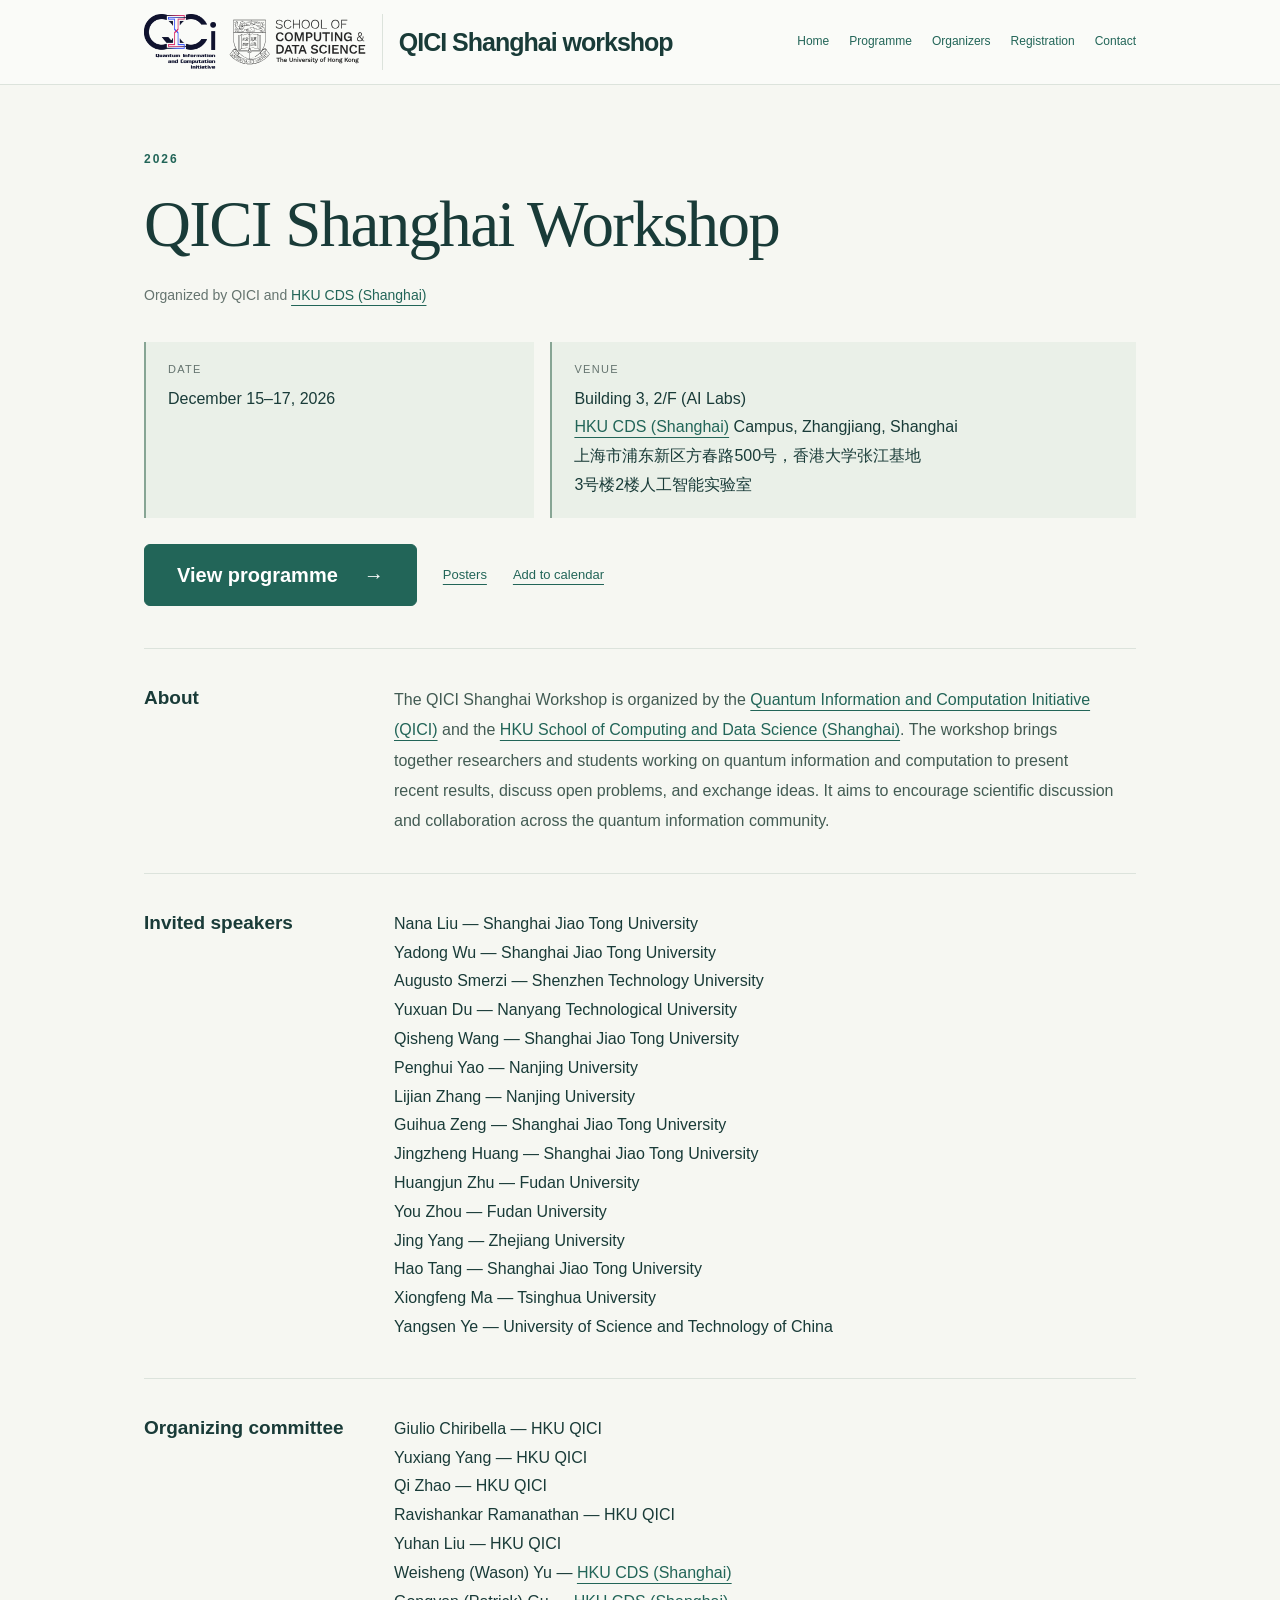
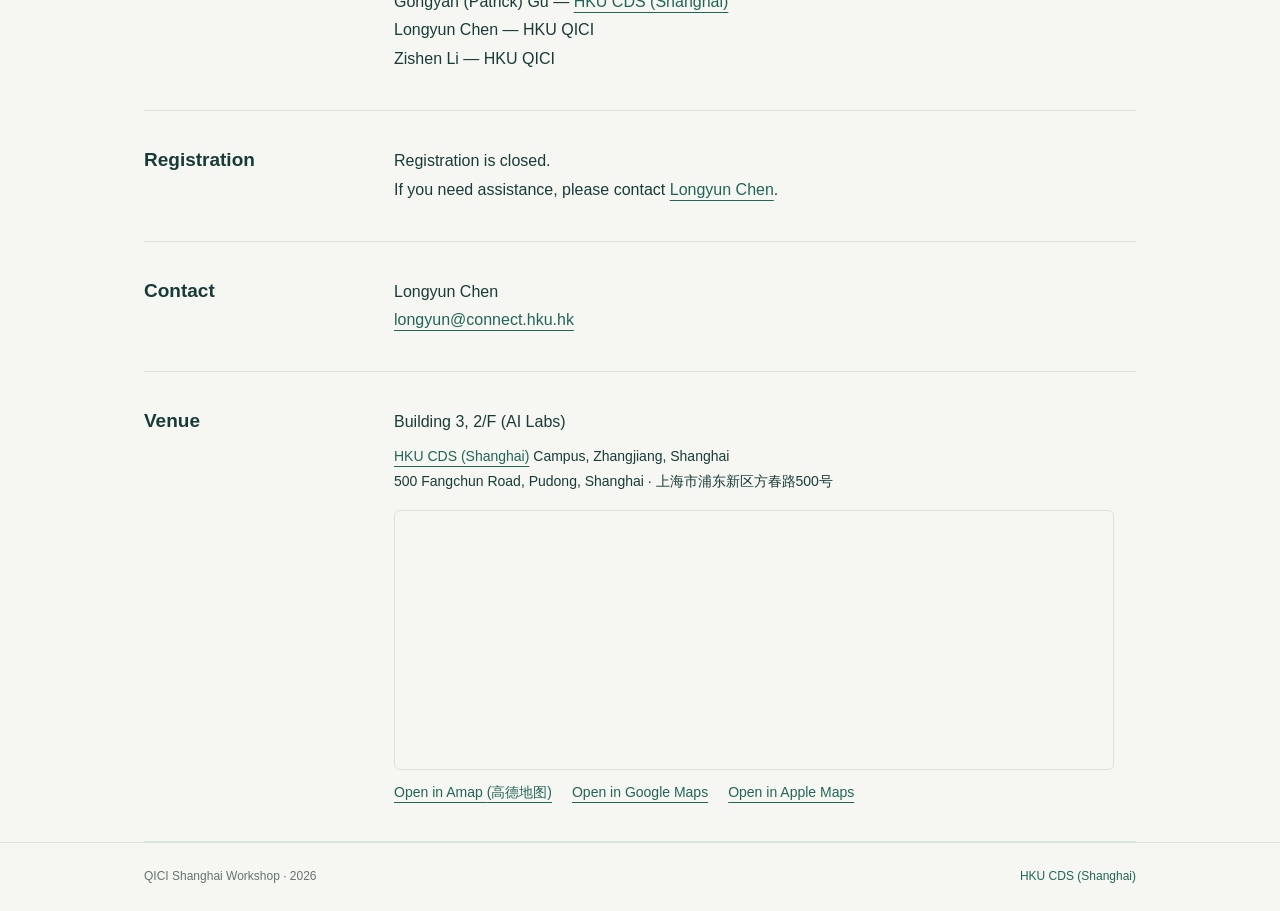
==== commit d9a846dc: "Show speaker affiliations and update Posters and CDS Shanghai links" ====
--- a/index.html
+++ b/index.html
@@ -3,7 +3,7 @@
 <head>
 <meta charset="utf-8"><meta name="viewport" content="width=device-width,initial-scale=1">
 <title>QICI Shanghai Workshop — 2026</title>
-<meta name="description" content="QICI Shanghai Workshop. December 15–17, 2026. Venue: Building 3, 2/F (AI Labs), HKU CDS Campus, Zhangjiang, Shanghai. Organized by Quantum Information and Computation Initiative (QICI) at HKU CDS.">
+<meta name="description" content="QICI Shanghai Workshop. December 15–17, 2026. Venue: Building 3, 2/F (AI Labs), HKU CDS (Shanghai) Campus, Zhangjiang, Shanghai. Organized by the Quantum Information and Computation Initiative (QICI) and HKU CDS (Shanghai).">
 <style>
 :root{color-scheme:light;--ink:#193b38;--green:#226558;--muted:#65746f;--line:#dce3dc;--paper:#f6f7f2}*{box-sizing:border-box}html{scroll-behavior:smooth;scroll-padding-top:30px}body{margin:0;background:var(--paper);color:var(--ink);font:16px/1.8 Arial,Helvetica,sans-serif}.wrap{max-width:1080px;margin:auto;padding:0 44px}header{border-bottom:1px solid var(--line);background:#ffffff65}.nav-wrap{display:flex;justify-content:space-between;align-items:center;min-height:84px;gap:30px}.brand{font-weight:700;font-size:25px;letter-spacing:-1px;text-decoration:none;color:var(--ink)}nav{display:flex;gap:8px 20px;flex-wrap:wrap;font-size:12px;justify-content:flex-end;padding:18px 0}.brand{flex-shrink:0}.venue-details{font-size:14px;margin-top:7px}a{color:var(--green);text-underline-offset:5px}nav a{text-decoration:none}a:hover{text-decoration:underline}a:focus-visible{outline:2px solid var(--green);outline-offset:5px}main{padding-bottom:54px}.heading{padding:64px 0 42px;border-bottom:1px solid var(--line);position:relative}.year{font-size:12px;letter-spacing:2px;margin-bottom:16px;color:var(--green);font-weight:600}h1{font-family:Georgia,'Times New Roman',serif;font-size:clamp(43px,6vw,65px);line-height:1.14;letter-spacing:-1.7px;margin:0 0 22px;font-weight:400;max-width:760px}h2{font-size:19px;line-height:1.4;margin:0;font-weight:600}p{margin:0}.organiser{font-size:14px;color:var(--muted);margin-bottom:34px}dl{margin:0}.facts{display:grid;grid-template-columns:1fr 1.5fr;gap:16px}.facts>div{padding:18px 22px;background:#eaf0e8;border-left:2px solid #87a594}.facts dt{font-size:11px;letter-spacing:1.3px;text-transform:uppercase;color:var(--muted);margin-bottom:5px;font-weight:400}.facts dd{font-size:16px}dd{margin:0}.calendar{display:inline-block;margin-top:20px;font-size:13px}section{display:grid;grid-template-columns:220px 1fr;gap:30px;padding:36px 0;border-bottom:1px solid var(--line);scroll-margin-top:30px}.section-content{max-width:720px}.about-text{color:#425b53;line-height:1.9}.tba{color:var(--muted)}.information>div{display:grid;grid-template-columns:210px 1fr;gap:20px;padding:12px 0;border-bottom:1px solid #e4e9e1}.information>div:first-child{padding-top:0}.information>div:last-child{border:0;padding-bottom:0}.information dt{font-weight:400;font-size:14px}.information dd{font-size:14px}.status{display:inline-block;font-size:13px;color:var(--muted);padding:6px 12px;border:1px solid var(--line);border-radius:4px;background:#ffffff60}footer{padding:23px 0;border-top:1px solid var(--line);font-size:12px;color:var(--muted)}.footer-inner{display:flex;justify-content:space-between;gap:20px}footer a{text-decoration:none}@media(max-width:700px){.wrap{padding:0 24px}.nav-wrap{align-items:flex-start;flex-direction:column;gap:10px;padding-top:17px;padding-bottom:17px}nav{gap:8px 18px;font-size:12px;justify-content:flex-start;padding:0}.heading{padding:38px 0 30px}h1{font-size:43px;letter-spacing:-1px}.organiser{margin-bottom:25px}.facts{grid-template-columns:1fr;gap:10px}.facts>div{padding:13px 17px}section{grid-template-columns:1fr;gap:17px;padding:28px 0}.information>div{grid-template-columns:1fr 1fr;gap:12px}.footer-inner{flex-direction:column;gap:3px}}@media(max-width:380px){.information>div{grid-template-columns:1fr;gap:2px}}@media(prefers-reduced-motion:reduce){html{scroll-behavior:auto}}
 .hero-actions{display:flex;align-items:center;flex-wrap:wrap;gap:18px 26px;margin-top:26px}.programme-button{display:inline-flex;align-items:center;justify-content:center;gap:26px;min-height:62px;padding:16px 32px;background:var(--green);border:1px solid var(--green);border-radius:6px;color:#fff;font-size:20px;font-weight:600;line-height:1.4;text-decoration:none}.programme-button:hover{background:var(--ink);border-color:var(--ink);text-decoration:none}.hero-actions .calendar{margin-top:0}@media(max-width:700px){.programme-button{width:100%}.hero-actions{gap:16px}}
@@ -31,40 +31,40 @@
 <div class="workshop-identity">
   <div class="workshop-logos">
     <img class="qici" src="assets/qici-full.png" width="1035" height="800" alt="Quantum Information and Computation Initiative (QICI)">
-    <img class="cds" src="assets/hku-cds.svg" width="1107" height="373" alt="HKU School of Computing and Data Science">
+    <a href="https://sh.cds.hku.hk/"><img class="cds" src="assets/hku-cds.svg" width="1107" height="373" alt="HKU School of Computing and Data Science (Shanghai)"></a>
   </div>
   <a class="brand" href="#home">QICI Shanghai workshop</a>
 </div>
 <nav aria-label="Main navigation"><a href="#home">Home</a><a href="programme.html">Programme</a><a href="#organisers">Organizers</a><a href="#registration">Registration</a><a href="#contact">Contact</a></nav></div></header>
-<main class="wrap"><div class="heading" id="home"><div class="year">2026</div><h1>QICI Shanghai Workshop</h1><p class="organiser">Organized by QICI, HKU CDS</p><dl class="facts"><div><dt>Date</dt><dd>December 15–17, 2026</dd></div><div><dt>Venue</dt><dd>Building 3, 2/F (AI Labs)<br>HKU CDS Campus, Zhangjiang, Shanghai<br><span lang="zh-CN">上海市浦东新区方春路500号，香港大学张江基地<br>3号楼2楼人工智能实验室</span></dd></div></dl><div class="hero-actions"><a class="programme-button" href="programme.html">View programme <span aria-hidden="true">→</span></a><a class="calendar" href="programme.html#posters">Poster titles</a><a class="calendar" href="qici-2026.ics" download>Add to calendar</a></div></div>
-<section id="about"><h2>About</h2><div class="section-content"><p class="about-text">The QICI Shanghai Workshop is organized by the <a href="https://qici.weebly.com/">Quantum Information and Computation Initiative (QICI)</a> at the School of Computing and Data Science (CDS), The University of Hong Kong. The workshop brings together researchers and students working on quantum information and computation to present recent results, discuss open problems, and exchange ideas. It aims to encourage scientific discussion and collaboration across the quantum information community.</p></div></section>
+<main class="wrap"><div class="heading" id="home"><div class="year">2026</div><h1>QICI Shanghai Workshop</h1><p class="organiser">Organized by QICI and <a href="https://sh.cds.hku.hk/">HKU CDS (Shanghai)</a></p><dl class="facts"><div><dt>Date</dt><dd>December 15–17, 2026</dd></div><div><dt>Venue</dt><dd>Building 3, 2/F (AI Labs)<br><a href="https://sh.cds.hku.hk/">HKU CDS (Shanghai)</a> Campus, Zhangjiang, Shanghai<br><span lang="zh-CN">上海市浦东新区方春路500号，香港大学张江基地<br>3号楼2楼人工智能实验室</span></dd></div></dl><div class="hero-actions"><a class="programme-button" href="programme.html">View programme <span aria-hidden="true">→</span></a><a class="calendar" href="programme.html#posters">Posters</a><a class="calendar" href="qici-2026.ics" download>Add to calendar</a></div></div>
+<section id="about"><h2>About</h2><div class="section-content"><p class="about-text">The QICI Shanghai Workshop is organized by the <a href="https://qici.weebly.com/">Quantum Information and Computation Initiative (QICI)</a> and the <a href="https://sh.cds.hku.hk/">HKU School of Computing and Data Science (Shanghai)</a>. The workshop brings together researchers and students working on quantum information and computation to present recent results, discuss open problems, and exchange ideas. It aims to encourage scientific discussion and collaboration across the quantum information community.</p></div></section>
 <section id="invited-speakers"><h2>Invited speakers</h2><div class="section-content">
-<p>Nana Liu (Shanghai Jiao Tong University)</p>
-<p>Yadong Wu (Shanghai Jiao Tong University)</p>
-<p>Augusto Smerzi (Shenzhen Technology University)</p>
-<p>Yuxuan Du (Nanyang Technological University)</p>
-<p>Qisheng Wang (Shanghai Jiao Tong University)</p>
-<p>Penghui Yao (Nanjing University)</p>
-<p>Lijian Zhang (Nanjing University)</p>
-<p>Guihua Zeng (Shanghai Jiao Tong University)</p>
-<p>Jingzheng Huang (Shanghai Jiao Tong University)</p>
-<p>Huangjun Zhu (Fudan University)</p>
-<p>You Zhou (Fudan University)</p>
-<p>Jing Yang (Zhejiang University)</p>
-<p>Hao Tang (Shanghai Jiao Tong University)</p>
-<p>Xiongfeng Ma (Tsinghua University)</p>
-<p>Yangsen Ye (University of Science and Technology of China)</p>
+<p>Nana Liu — Shanghai Jiao Tong University</p>
+<p>Yadong Wu — Shanghai Jiao Tong University</p>
+<p>Augusto Smerzi — Shenzhen Technology University</p>
+<p>Yuxuan Du — Nanyang Technological University</p>
+<p>Qisheng Wang — Shanghai Jiao Tong University</p>
+<p>Penghui Yao — Nanjing University</p>
+<p>Lijian Zhang — Nanjing University</p>
+<p>Guihua Zeng — Shanghai Jiao Tong University</p>
+<p>Jingzheng Huang — Shanghai Jiao Tong University</p>
+<p>Huangjun Zhu — Fudan University</p>
+<p>You Zhou — Fudan University</p>
+<p>Jing Yang — Zhejiang University</p>
+<p>Hao Tang — Shanghai Jiao Tong University</p>
+<p>Xiongfeng Ma — Tsinghua University</p>
+<p>Yangsen Ye — University of Science and Technology of China</p>
 </div></section>
 <section id="organisers"><h2>Organizing committee</h2><div class="section-content">
-<p>Giulio Chiribella (HKU QICI)</p>
-<p>Yuxiang Yang (HKU QICI)</p>
-<p>Qi Zhao (HKU QICI)</p>
-<p>Ravishankar Ramanathan (HKU QICI)</p>
-<p>Yuhan Liu (HKU QICI)</p>
-<p>Weisheng (Wason) Yu (HKU CDS SH)</p>
-<p>Gongyan (Patrick) Gu (HKU CDS SH)</p>
-<p>Longyun Chen (HKU QICI)</p>
-<p>Zishen Li (HKU QICI)</p>
+<p>Giulio Chiribella — HKU QICI</p>
+<p>Yuxiang Yang — HKU QICI</p>
+<p>Qi Zhao — HKU QICI</p>
+<p>Ravishankar Ramanathan — HKU QICI</p>
+<p>Yuhan Liu — HKU QICI</p>
+<p>Weisheng (Wason) Yu — <a href="https://sh.cds.hku.hk/">HKU CDS (Shanghai)</a></p>
+<p>Gongyan (Patrick) Gu — <a href="https://sh.cds.hku.hk/">HKU CDS (Shanghai)</a></p>
+<p>Longyun Chen — HKU QICI</p>
+<p>Zishen Li — HKU QICI</p>
 </div></section>
 <section id="registration"><h2>Registration</h2><div class="section-content"><p>Registration is closed.</p><p>If you need assistance, please contact <a href="mailto:longyun@connect.hku.hk">Longyun Chen</a>.</p></div></section>
 <section id="contact"><h2>Contact</h2><div class="section-content"><p>Longyun Chen<br><a href="mailto:longyun@connect.hku.hk">longyun@connect.hku.hk</a></p></div></section>
@@ -72,9 +72,9 @@
   <h2>Venue</h2>
   <div class="section-content">
     <p>Building 3, 2/F (AI Labs)</p>
-    <p class="venue-details">HKU CDS Campus, Zhangjiang, Shanghai<br>
+    <p class="venue-details"><a href="https://sh.cds.hku.hk/">HKU CDS (Shanghai)</a> Campus, Zhangjiang, Shanghai<br>
       500 Fangchun Road, Pudong, Shanghai · <span lang="zh-CN">上海市浦东新区方春路500号</span></p>
-    <iframe class="venue-map" title="Map of the HKU CDS campus in Zhangjiang, Shanghai"
+    <iframe class="venue-map" title="Map of the HKU CDS (Shanghai) campus in Zhangjiang, Shanghai"
       src="https://www.google.com/maps?q=31.210364%2C121.636795&amp;z=17&amp;hl=en&amp;output=embed"
       loading="lazy" referrerpolicy="no-referrer-when-downgrade" allowfullscreen></iframe>
     <div class="venue-map-links">
@@ -84,7 +84,7 @@
     </div>
   </div>
 </section>
-</main><footer><div class="wrap footer-inner"><span>QICI Shanghai Workshop · 2026</span><span>HKU CDS · Shanghai</span></div></footer><a class="back-to-top" href="#top" aria-label="Back to top" hidden><span aria-hidden="true">↑</span> Back to top</a>
+</main><footer><div class="wrap footer-inner"><span>QICI Shanghai Workshop · 2026</span><span><a href="https://sh.cds.hku.hk/">HKU CDS (Shanghai)</a></span></div></footer><a class="back-to-top" href="#top" aria-label="Back to top" hidden><span aria-hidden="true">↑</span> Back to top</a>
 <script>
 (function () {
   const button = document.querySelector('.back-to-top');
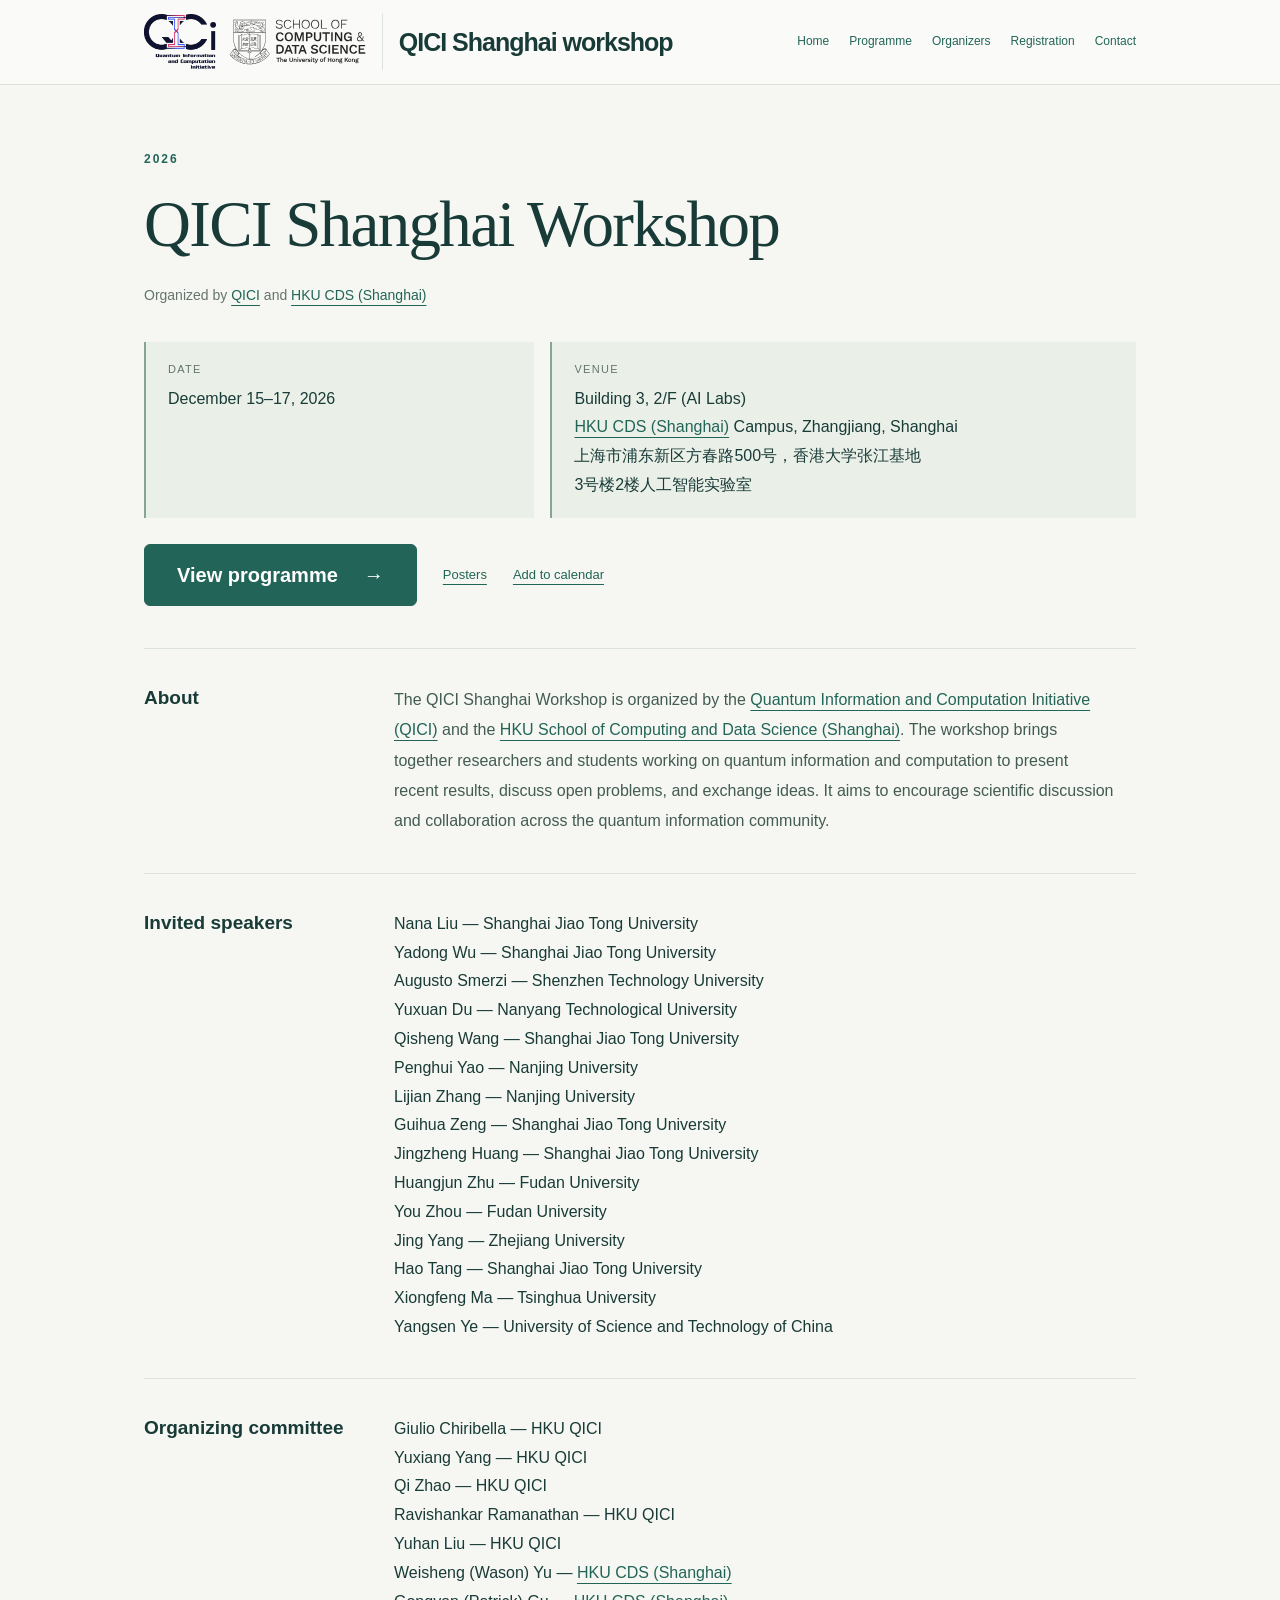
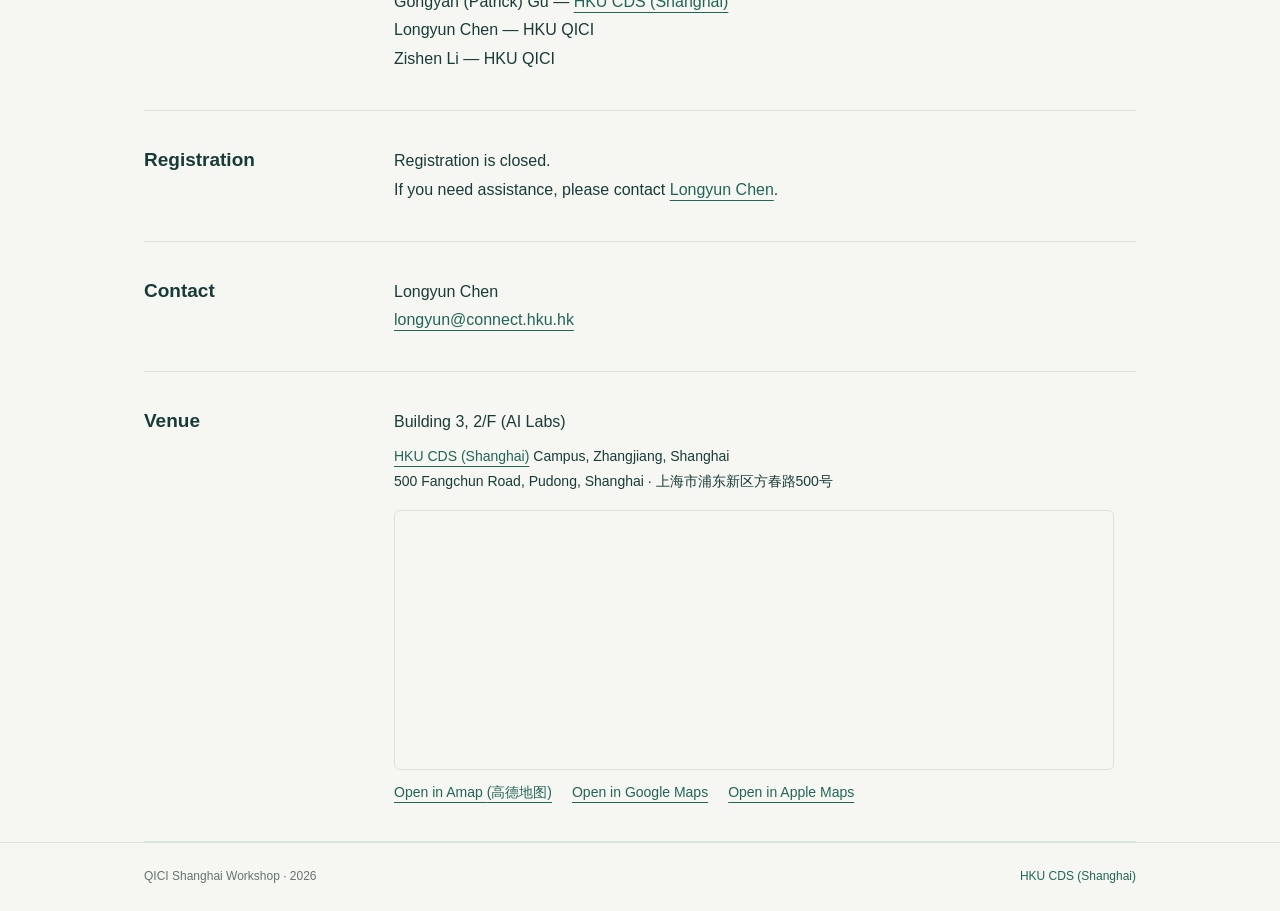
==== commit 148fcd59: "Link QICI in the homepage organizer credit" ====
--- a/index.html
+++ b/index.html
@@ -36,7 +36,7 @@
   <a class="brand" href="#home">QICI Shanghai workshop</a>
 </div>
 <nav aria-label="Main navigation"><a href="#home">Home</a><a href="programme.html">Programme</a><a href="#organisers">Organizers</a><a href="#registration">Registration</a><a href="#contact">Contact</a></nav></div></header>
-<main class="wrap"><div class="heading" id="home"><div class="year">2026</div><h1>QICI Shanghai Workshop</h1><p class="organiser">Organized by QICI and <a href="https://sh.cds.hku.hk/">HKU CDS (Shanghai)</a></p><dl class="facts"><div><dt>Date</dt><dd>December 15–17, 2026</dd></div><div><dt>Venue</dt><dd>Building 3, 2/F (AI Labs)<br><a href="https://sh.cds.hku.hk/">HKU CDS (Shanghai)</a> Campus, Zhangjiang, Shanghai<br><span lang="zh-CN">上海市浦东新区方春路500号，香港大学张江基地<br>3号楼2楼人工智能实验室</span></dd></div></dl><div class="hero-actions"><a class="programme-button" href="programme.html">View programme <span aria-hidden="true">→</span></a><a class="calendar" href="programme.html#posters">Posters</a><a class="calendar" href="qici-2026.ics" download>Add to calendar</a></div></div>
+<main class="wrap"><div class="heading" id="home"><div class="year">2026</div><h1>QICI Shanghai Workshop</h1><p class="organiser">Organized by <a href="https://qici.weebly.com/">QICI</a> and <a href="https://sh.cds.hku.hk/">HKU CDS (Shanghai)</a></p><dl class="facts"><div><dt>Date</dt><dd>December 15–17, 2026</dd></div><div><dt>Venue</dt><dd>Building 3, 2/F (AI Labs)<br><a href="https://sh.cds.hku.hk/">HKU CDS (Shanghai)</a> Campus, Zhangjiang, Shanghai<br><span lang="zh-CN">上海市浦东新区方春路500号，香港大学张江基地<br>3号楼2楼人工智能实验室</span></dd></div></dl><div class="hero-actions"><a class="programme-button" href="programme.html">View programme <span aria-hidden="true">→</span></a><a class="calendar" href="programme.html#posters">Posters</a><a class="calendar" href="qici-2026.ics" download>Add to calendar</a></div></div>
 <section id="about"><h2>About</h2><div class="section-content"><p class="about-text">The QICI Shanghai Workshop is organized by the <a href="https://qici.weebly.com/">Quantum Information and Computation Initiative (QICI)</a> and the <a href="https://sh.cds.hku.hk/">HKU School of Computing and Data Science (Shanghai)</a>. The workshop brings together researchers and students working on quantum information and computation to present recent results, discuss open problems, and exchange ideas. It aims to encourage scientific discussion and collaboration across the quantum information community.</p></div></section>
 <section id="invited-speakers"><h2>Invited speakers</h2><div class="section-content">
 <p>Nana Liu — Shanghai Jiao Tong University</p>
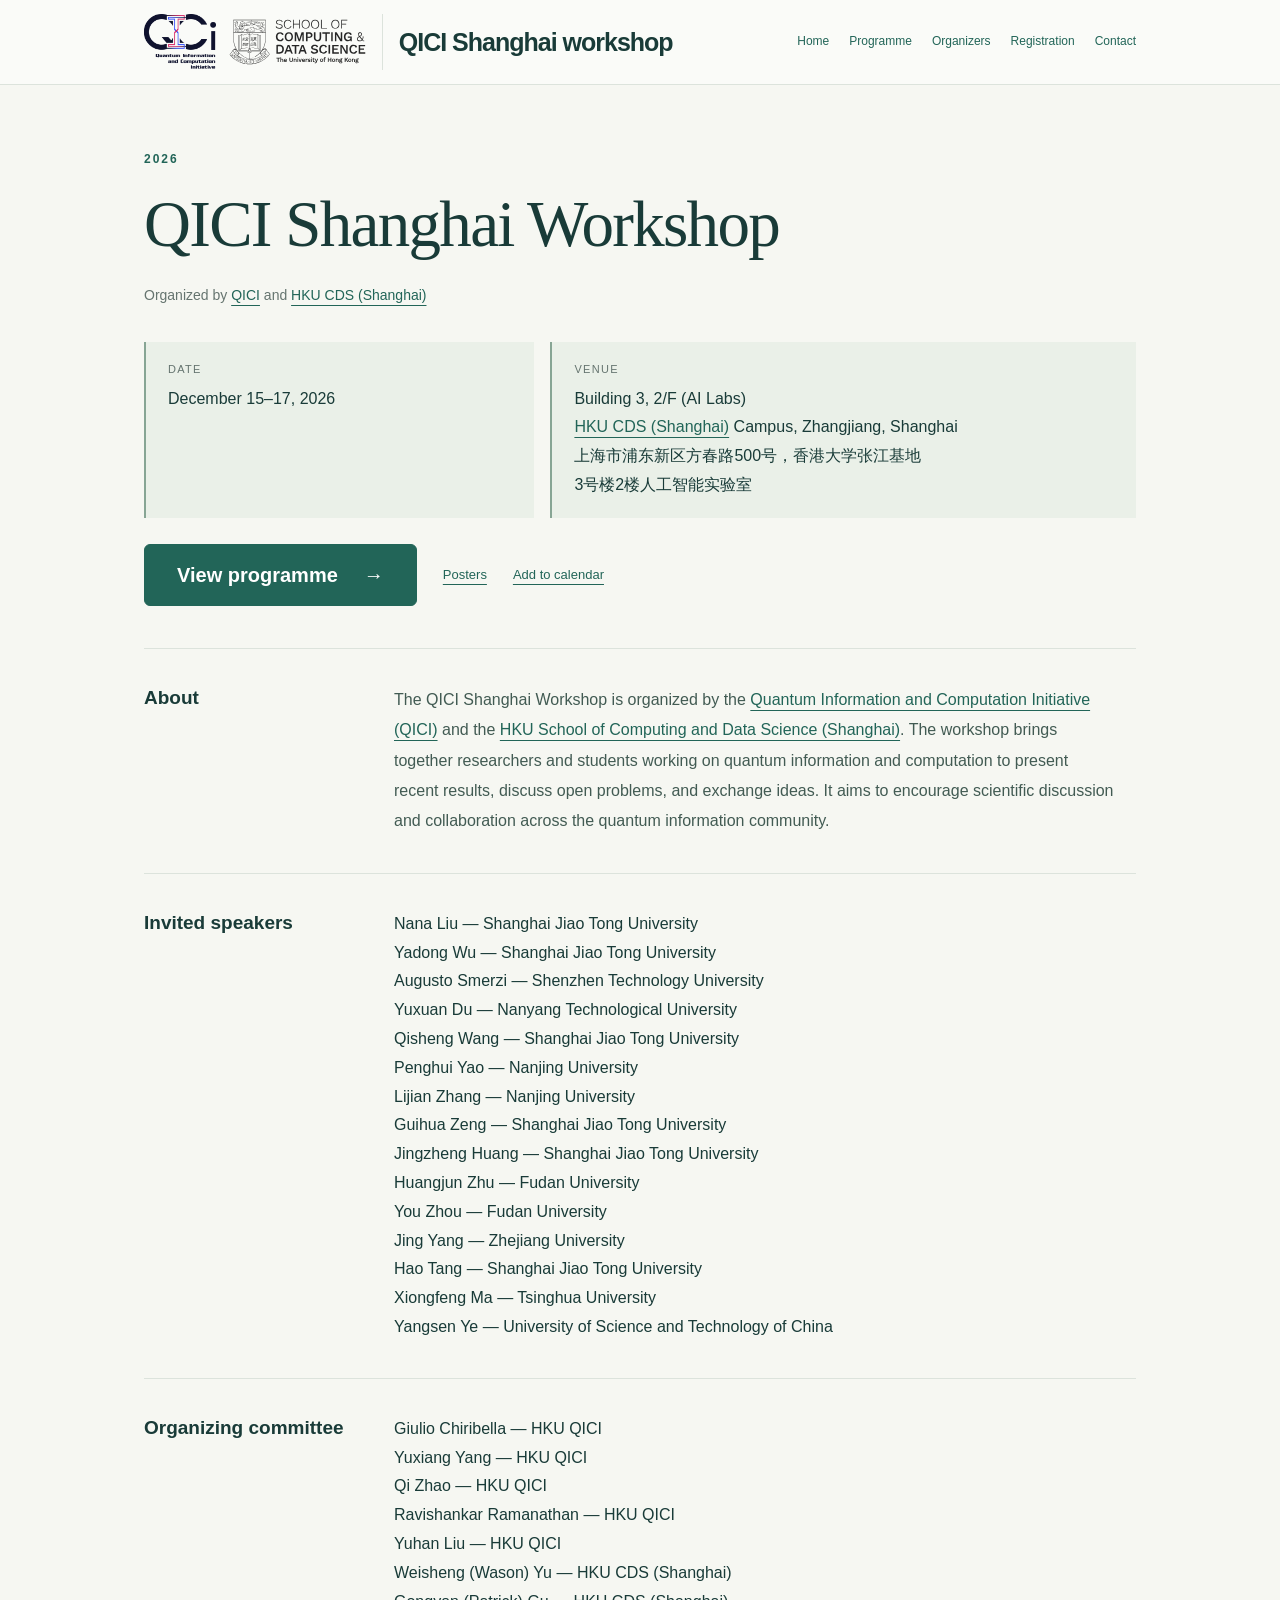
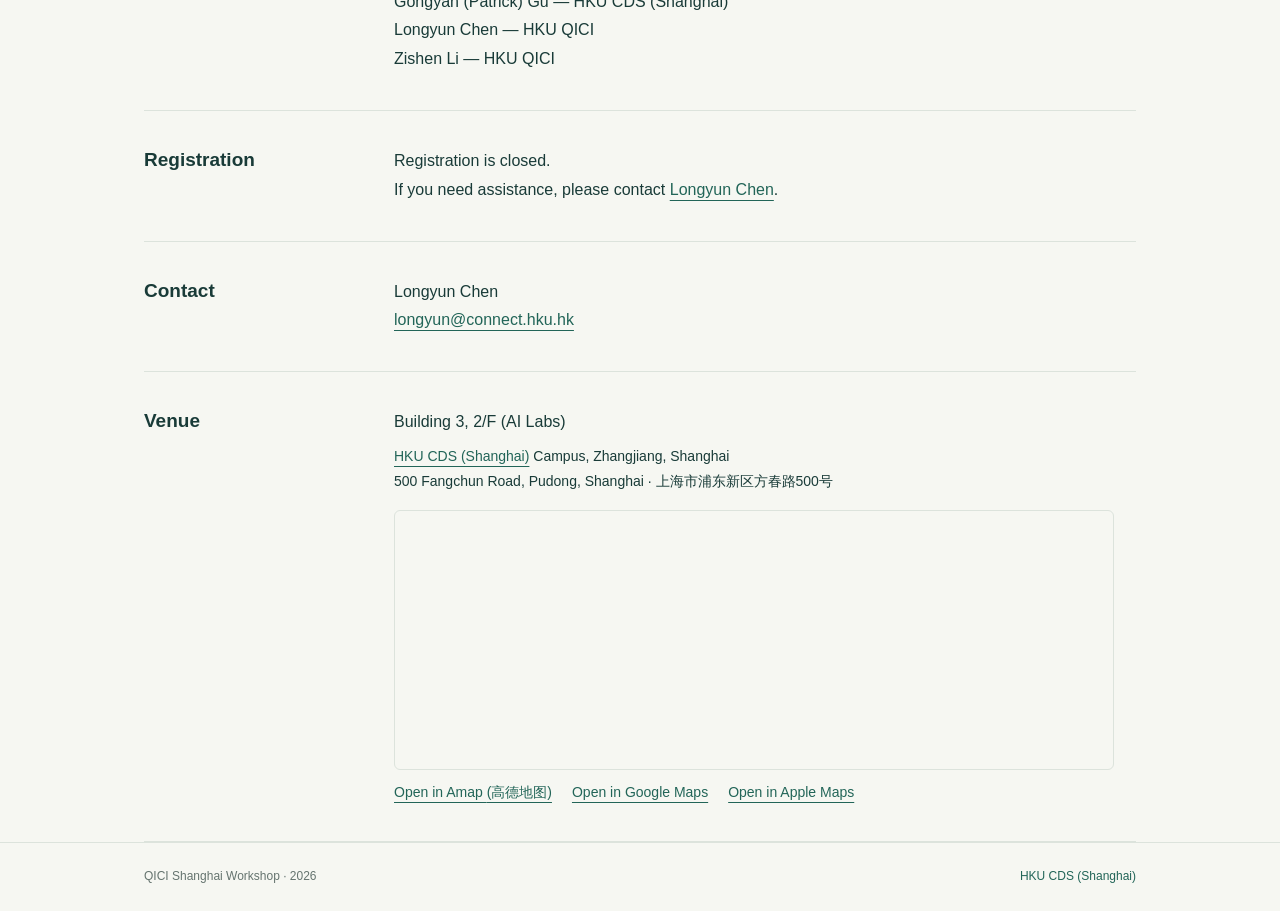
==== commit 2ad89817: "Remove CDS links from committee affiliations" ====
--- a/index.html
+++ b/index.html
@@ -61,8 +61,8 @@
 <p>Qi Zhao — HKU QICI</p>
 <p>Ravishankar Ramanathan — HKU QICI</p>
 <p>Yuhan Liu — HKU QICI</p>
-<p>Weisheng (Wason) Yu — <a href="https://sh.cds.hku.hk/">HKU CDS (Shanghai)</a></p>
-<p>Gongyan (Patrick) Gu — <a href="https://sh.cds.hku.hk/">HKU CDS (Shanghai)</a></p>
+<p>Weisheng (Wason) Yu — HKU CDS (Shanghai)</p>
+<p>Gongyan (Patrick) Gu — HKU CDS (Shanghai)</p>
 <p>Longyun Chen — HKU QICI</p>
 <p>Zishen Li — HKU QICI</p>
 </div></section>
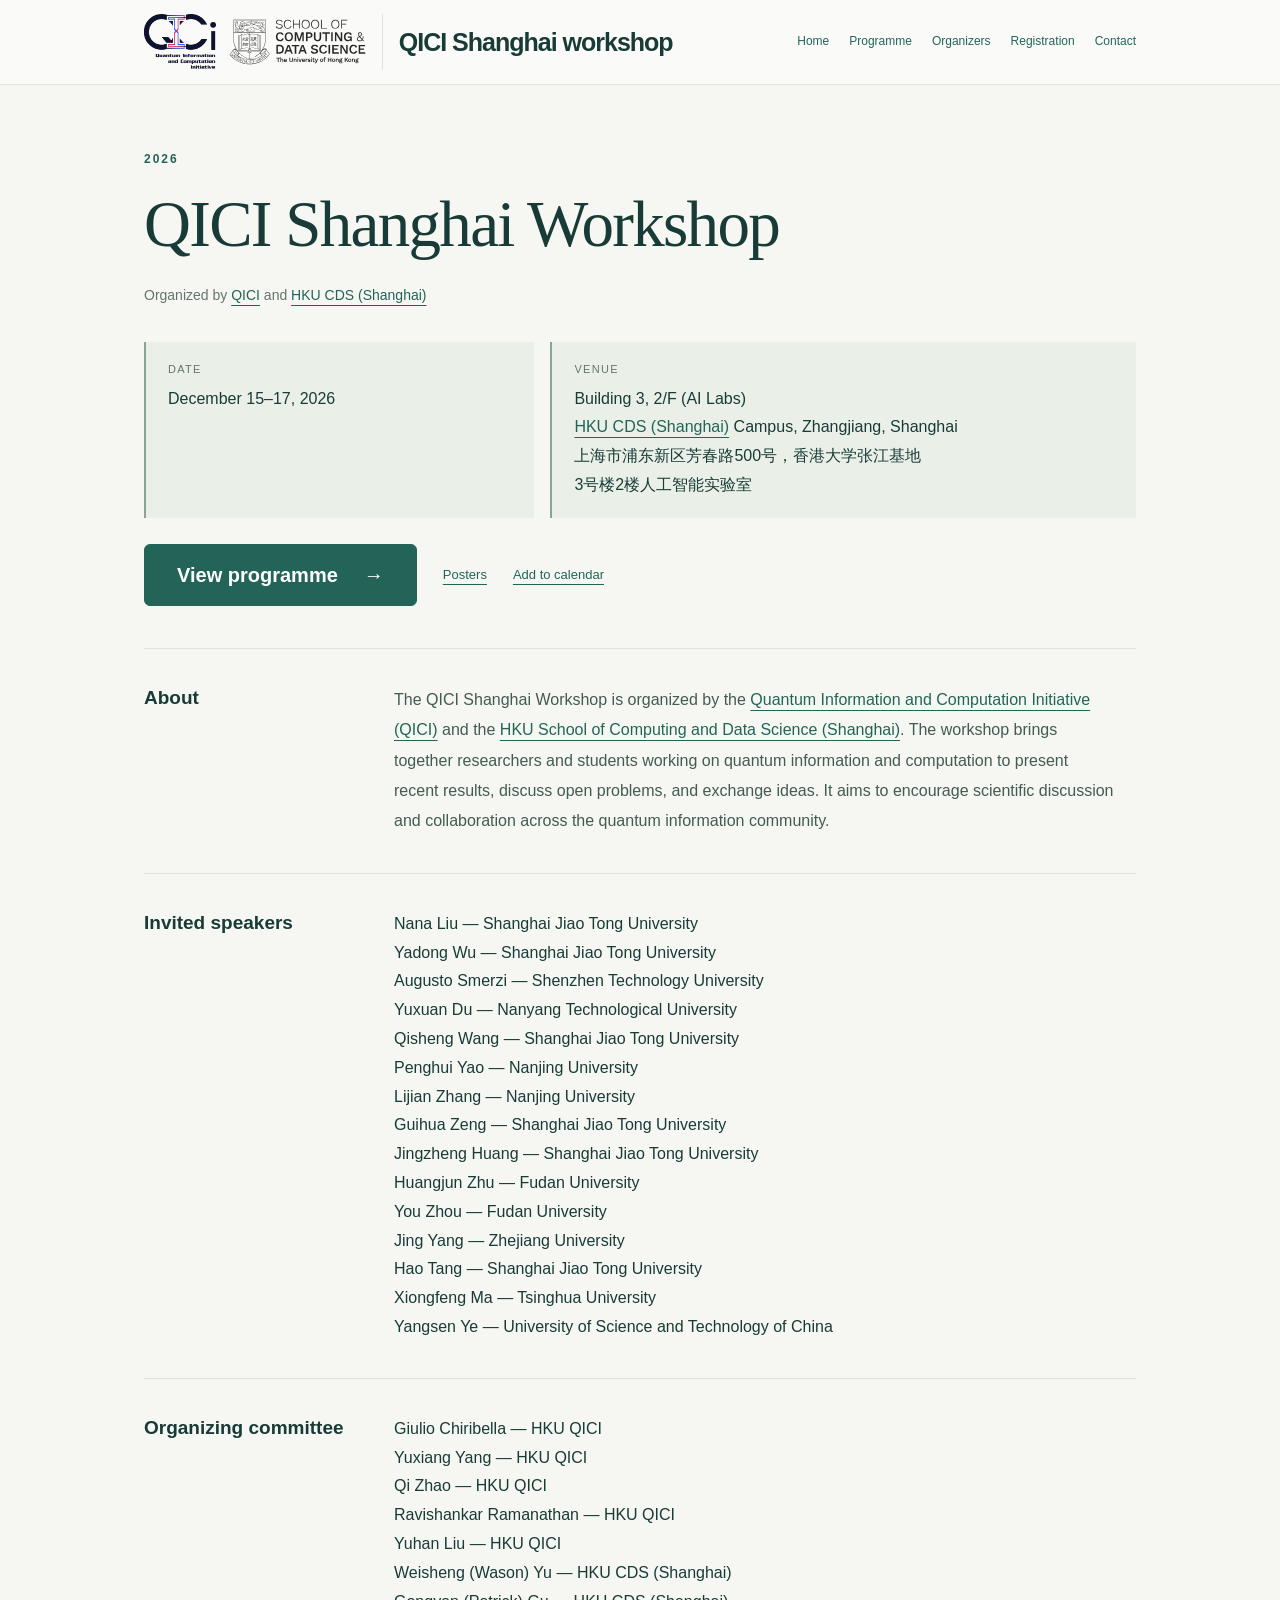
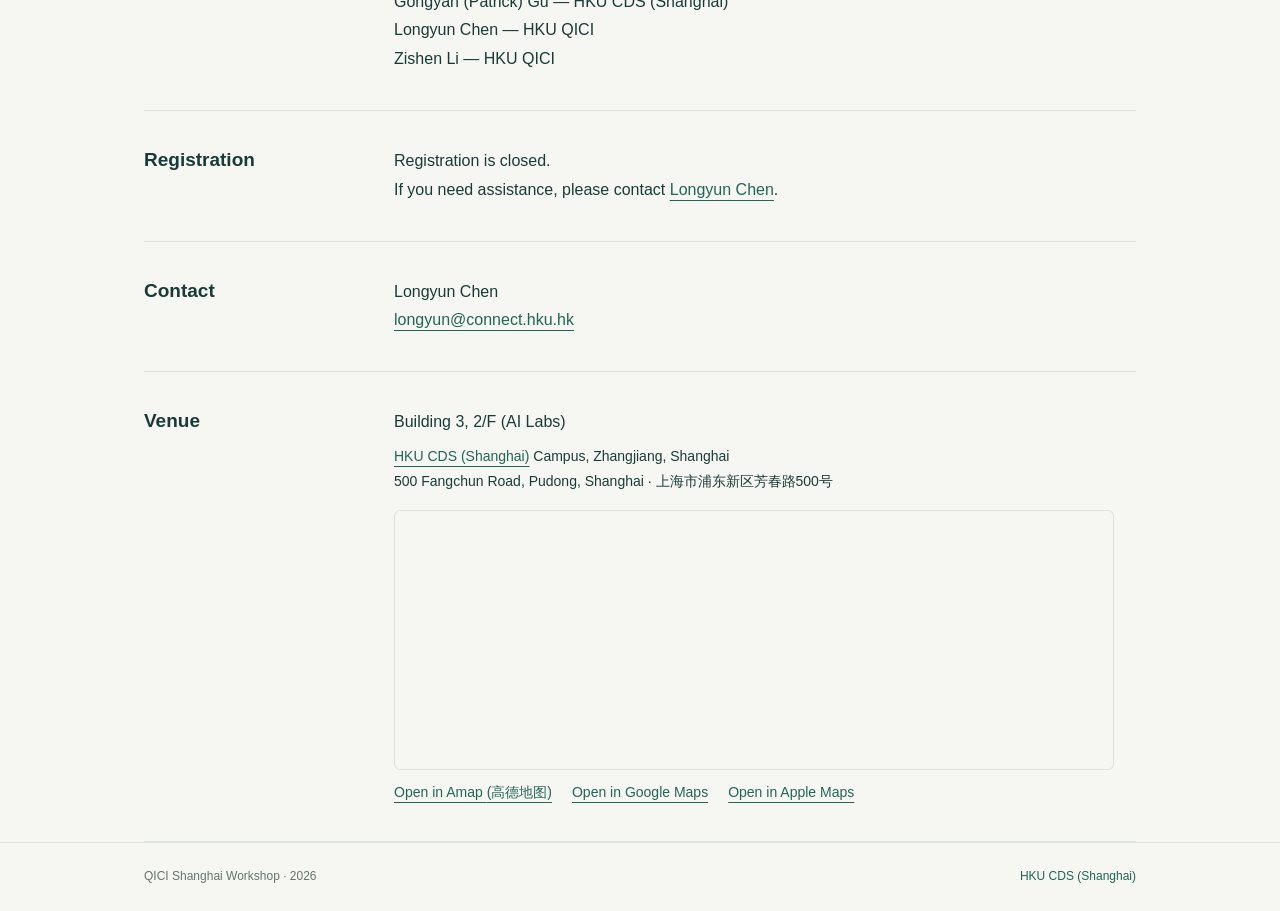
==== commit 11a430c5: "Correct Fangchun Road address in Chinese" ====
--- a/index.html
+++ b/index.html
@@ -36,7 +36,7 @@
   <a class="brand" href="#home">QICI Shanghai workshop</a>
 </div>
 <nav aria-label="Main navigation"><a href="#home">Home</a><a href="programme.html">Programme</a><a href="#organisers">Organizers</a><a href="#registration">Registration</a><a href="#contact">Contact</a></nav></div></header>
-<main class="wrap"><div class="heading" id="home"><div class="year">2026</div><h1>QICI Shanghai Workshop</h1><p class="organiser">Organized by <a href="https://qici.weebly.com/">QICI</a> and <a href="https://sh.cds.hku.hk/">HKU CDS (Shanghai)</a></p><dl class="facts"><div><dt>Date</dt><dd>December 15–17, 2026</dd></div><div><dt>Venue</dt><dd>Building 3, 2/F (AI Labs)<br><a href="https://sh.cds.hku.hk/">HKU CDS (Shanghai)</a> Campus, Zhangjiang, Shanghai<br><span lang="zh-CN">上海市浦东新区方春路500号，香港大学张江基地<br>3号楼2楼人工智能实验室</span></dd></div></dl><div class="hero-actions"><a class="programme-button" href="programme.html">View programme <span aria-hidden="true">→</span></a><a class="calendar" href="programme.html#posters">Posters</a><a class="calendar" href="qici-2026.ics" download>Add to calendar</a></div></div>
+<main class="wrap"><div class="heading" id="home"><div class="year">2026</div><h1>QICI Shanghai Workshop</h1><p class="organiser">Organized by <a href="https://qici.weebly.com/">QICI</a> and <a href="https://sh.cds.hku.hk/">HKU CDS (Shanghai)</a></p><dl class="facts"><div><dt>Date</dt><dd>December 15–17, 2026</dd></div><div><dt>Venue</dt><dd>Building 3, 2/F (AI Labs)<br><a href="https://sh.cds.hku.hk/">HKU CDS (Shanghai)</a> Campus, Zhangjiang, Shanghai<br><span lang="zh-CN">上海市浦东新区芳春路500号，香港大学张江基地<br>3号楼2楼人工智能实验室</span></dd></div></dl><div class="hero-actions"><a class="programme-button" href="programme.html">View programme <span aria-hidden="true">→</span></a><a class="calendar" href="programme.html#posters">Posters</a><a class="calendar" href="qici-2026.ics" download>Add to calendar</a></div></div>
 <section id="about"><h2>About</h2><div class="section-content"><p class="about-text">The QICI Shanghai Workshop is organized by the <a href="https://qici.weebly.com/">Quantum Information and Computation Initiative (QICI)</a> and the <a href="https://sh.cds.hku.hk/">HKU School of Computing and Data Science (Shanghai)</a>. The workshop brings together researchers and students working on quantum information and computation to present recent results, discuss open problems, and exchange ideas. It aims to encourage scientific discussion and collaboration across the quantum information community.</p></div></section>
 <section id="invited-speakers"><h2>Invited speakers</h2><div class="section-content">
 <p>Nana Liu — Shanghai Jiao Tong University</p>
@@ -73,7 +73,7 @@
   <div class="section-content">
     <p>Building 3, 2/F (AI Labs)</p>
     <p class="venue-details"><a href="https://sh.cds.hku.hk/">HKU CDS (Shanghai)</a> Campus, Zhangjiang, Shanghai<br>
-      500 Fangchun Road, Pudong, Shanghai · <span lang="zh-CN">上海市浦东新区方春路500号</span></p>
+      500 Fangchun Road, Pudong, Shanghai · <span lang="zh-CN">上海市浦东新区芳春路500号</span></p>
     <iframe class="venue-map" title="Map of the HKU CDS (Shanghai) campus in Zhangjiang, Shanghai"
       src="https://www.google.com/maps?q=31.210364%2C121.636795&amp;z=17&amp;hl=en&amp;output=embed"
       loading="lazy" referrerpolicy="no-referrer-when-downgrade" allowfullscreen></iframe>
